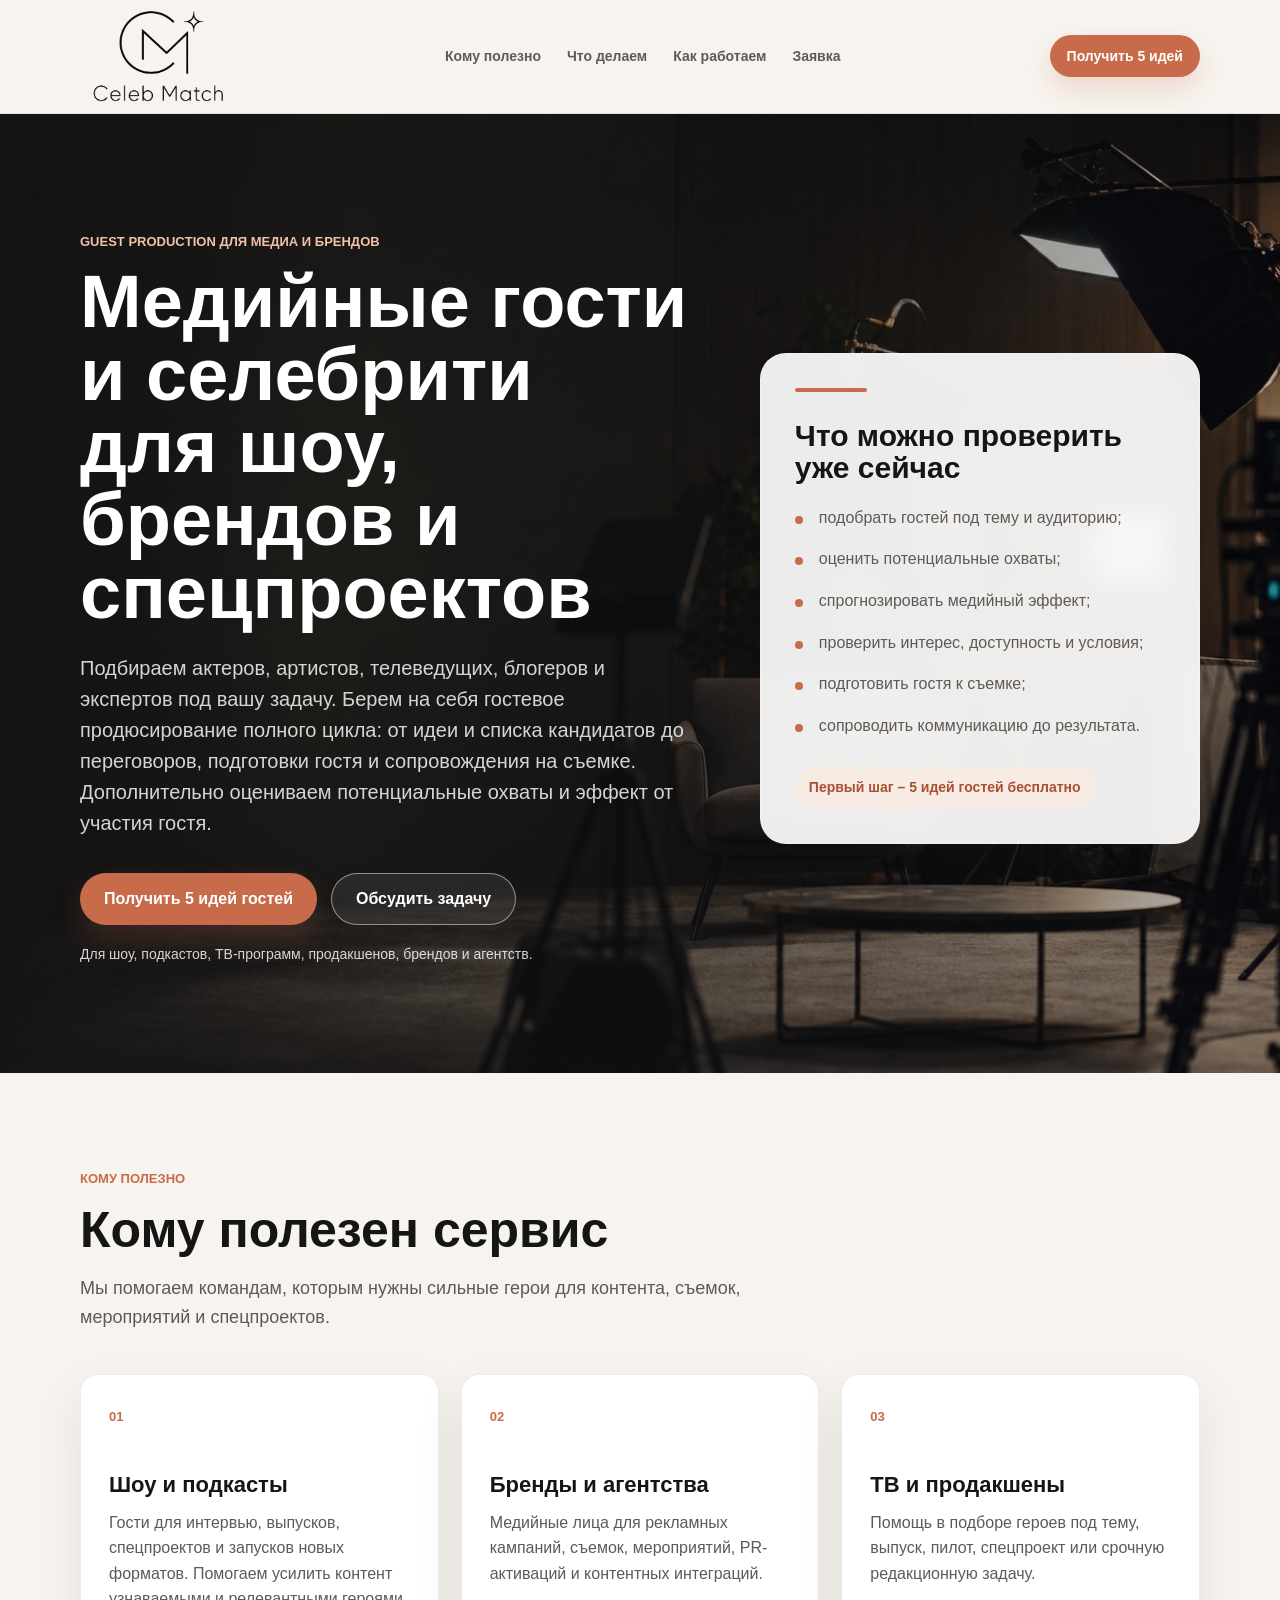
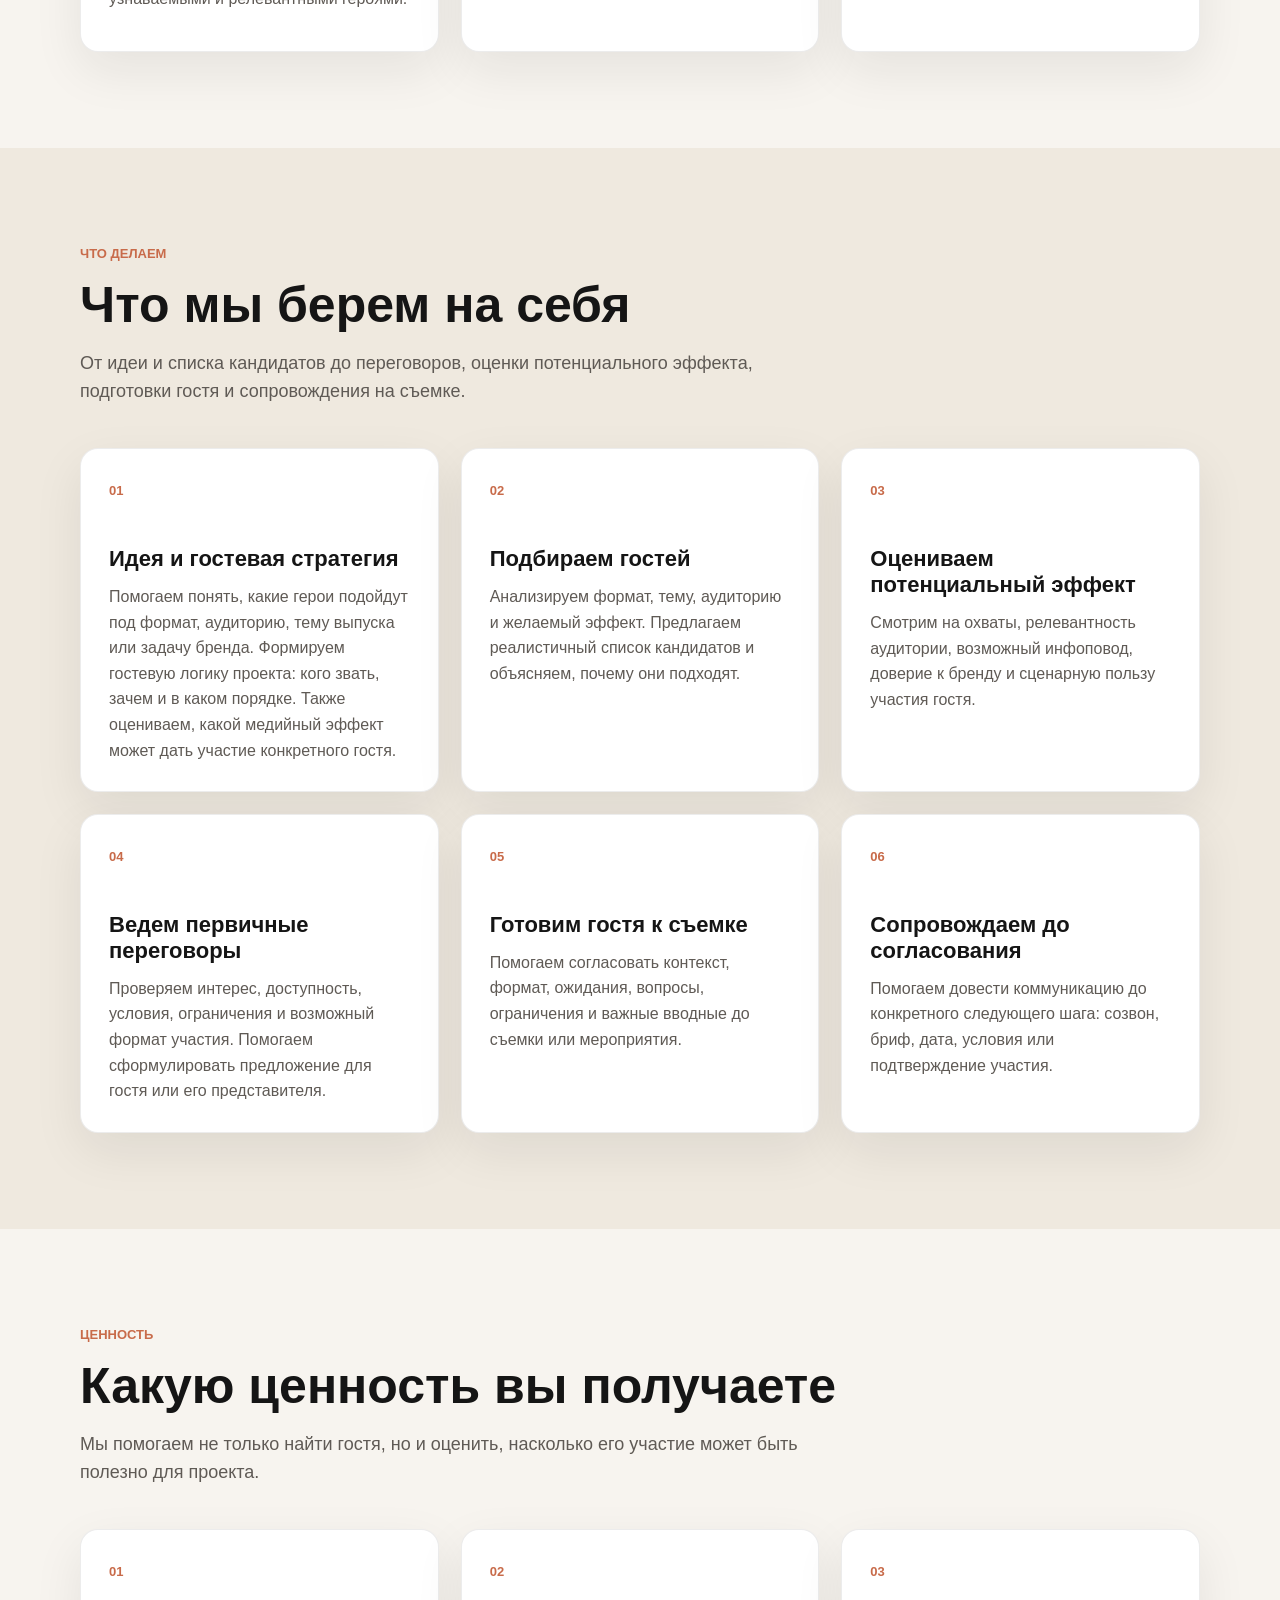
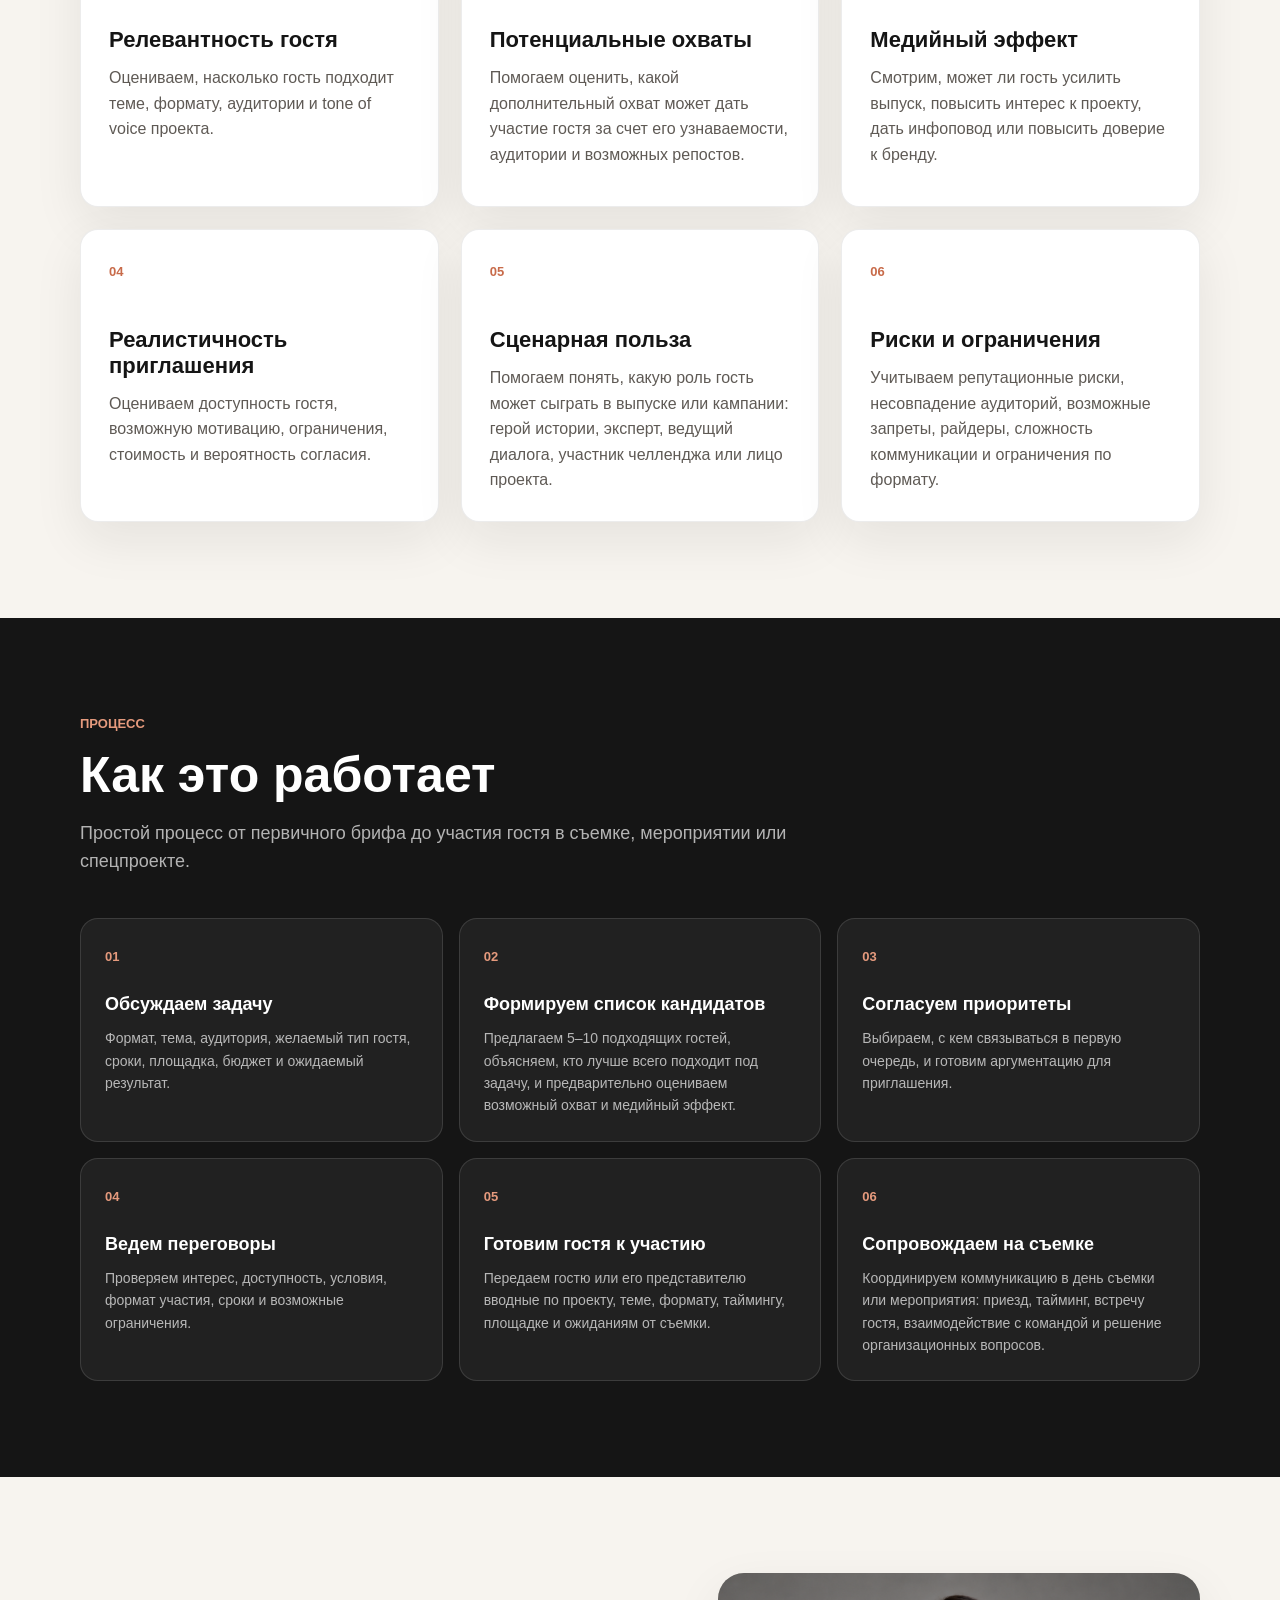
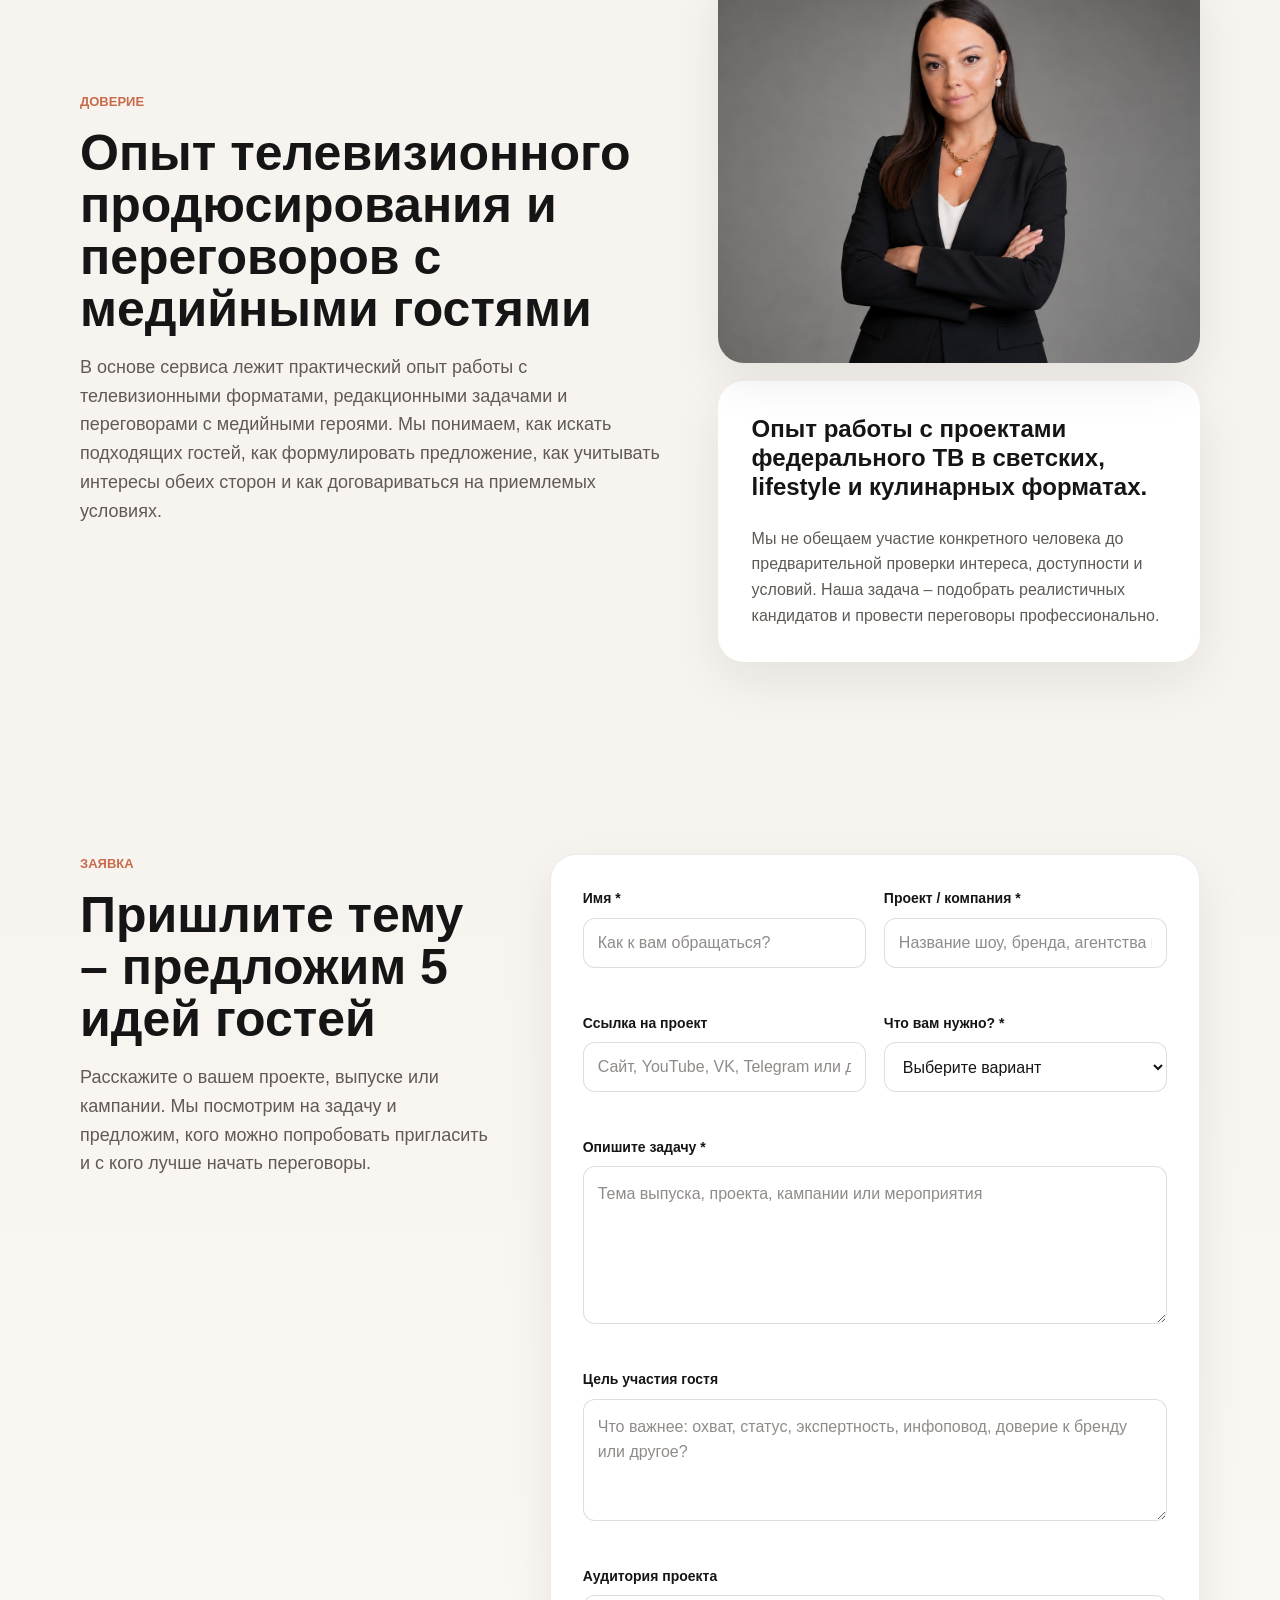
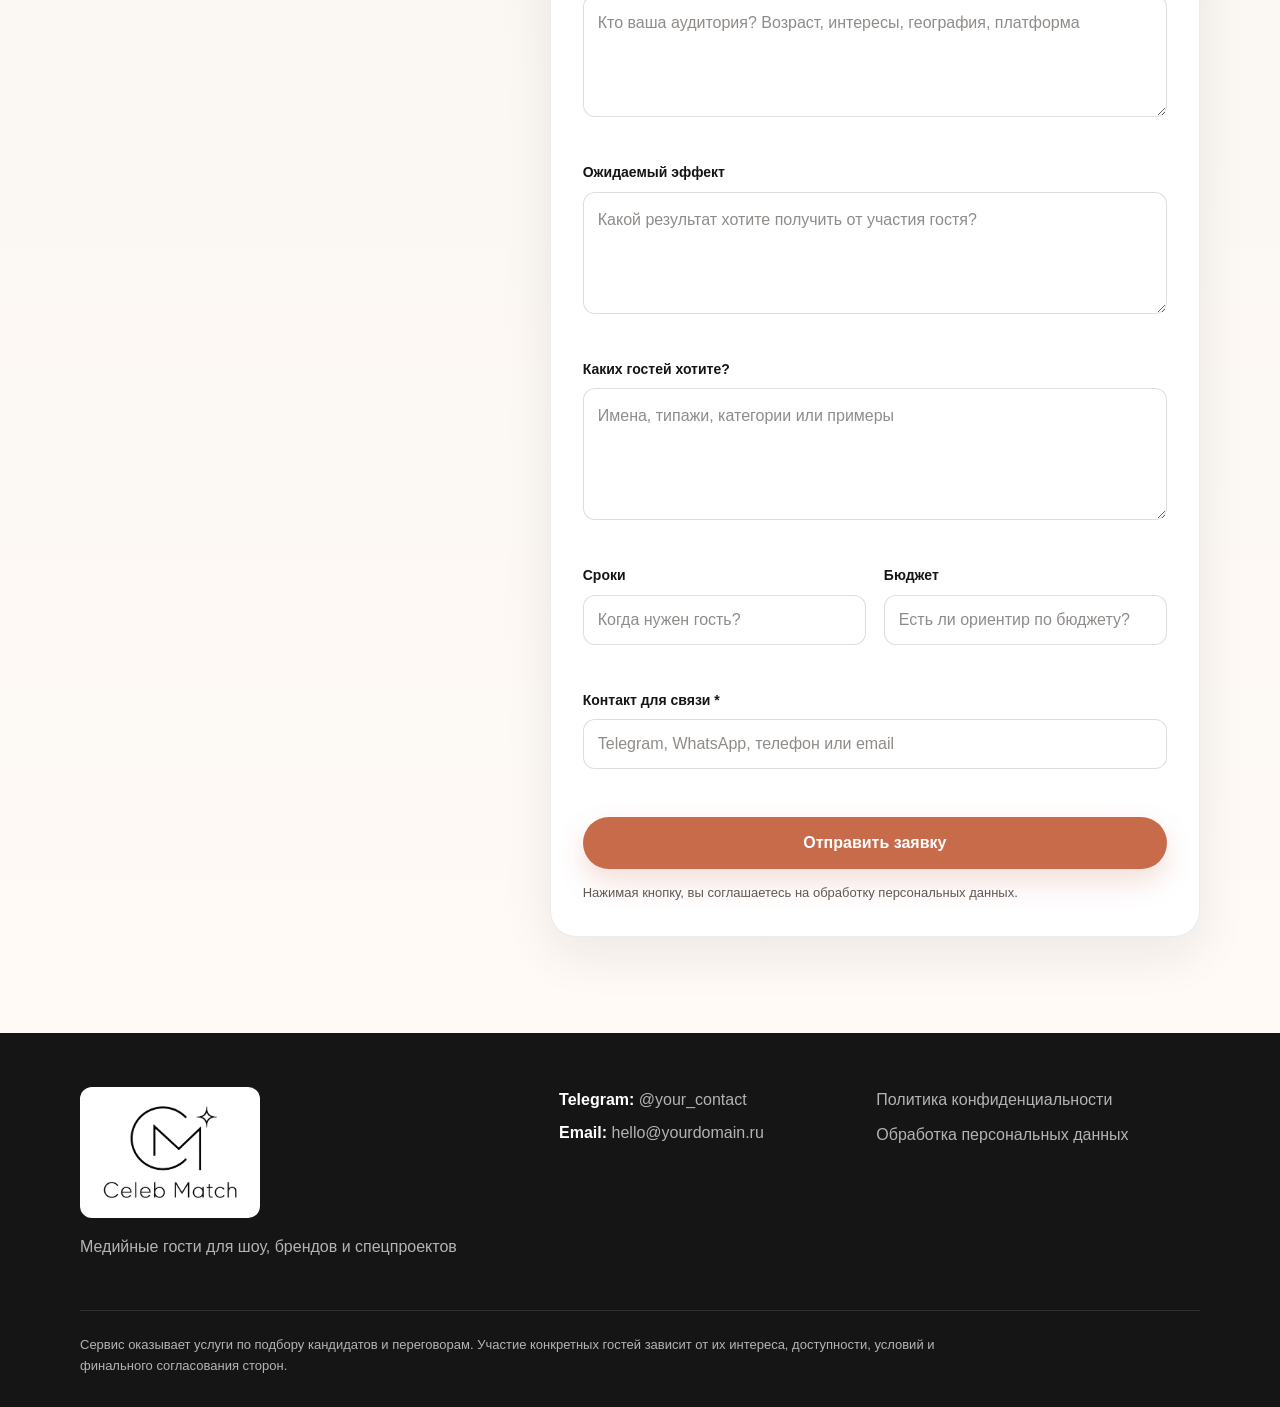
==== index.html @ 86da4c68 "Add Celeb Match landing" ====
<!doctype html>
<html lang="ru">
  <head>
    <meta charset="UTF-8" />
    <meta name="viewport" content="width=device-width, initial-scale=1.0" />
    <title>Celeb Match – медийные гости и селебрити для шоу, брендов и спецпроектов</title>
    <meta
      name="description"
      content="Гостевое продюсирование для шоу, подкастов, брендов, ТВ и продакшенов. Подбор медийных гостей, переговоры, оценка потенциальных охватов, подготовка и сопровождение на съемке."
    />
    <meta property="og:title" content="Celeb Match – медийные гости для шоу и брендов" />
    <meta
      property="og:description"
      content="Подбираем медийных гостей, оцениваем потенциальный эффект, выходим на представителей и сопровождаем участие в съемках, выпусках и спецпроектах."
    />
    <meta property="og:type" content="website" />
    <link rel="icon" type="image/png" href="assets/favicon.png" />
    <link rel="stylesheet" href="styles.css" />
  </head>
  <body>
    <header class="site-header">
      <div class="container header-inner">
        <a class="logo" href="#top" aria-label="Celeb Match">
          <img src="assets/logo-transparent.png" alt="Celeb Match" />
        </a>
        <nav class="main-nav" aria-label="Основная навигация">
          <a href="#audience">Кому полезно</a>
          <a href="#services">Что делаем</a>
          <a href="#process">Как работаем</a>
          <a href="#lead-form">Заявка</a>
        </nav>
        <a class="button button-small" href="#lead-form">Получить 5 идей</a>
      </div>
    </header>

    <main id="top">
      <section class="hero hero-with-bg section">
        <div class="container hero-grid">
          <div class="hero-content">
            <p class="eyebrow">Guest production для медиа и брендов</p>
            <h1>Медийные гости и селебрити для шоу, брендов и спецпроектов</h1>
            <p class="hero-text">
              Подбираем актеров, артистов, телеведущих, блогеров и экспертов под вашу задачу.
              Берем на себя гостевое продюсирование полного цикла: от идеи и списка кандидатов
              до переговоров, подготовки гостя и сопровождения на съемке. Дополнительно оцениваем
              потенциальные охваты и эффект от участия гостя.
            </p>
            <div class="hero-actions">
              <a class="button" href="#lead-form">Получить 5 идей гостей</a>
              <a class="button button-secondary" href="#lead-form">Обсудить задачу</a>
            </div>
            <p class="hero-note">
              Для шоу, подкастов, ТВ-программ, продакшенов, брендов и агентств.
            </p>
          </div>

          <aside class="hero-panel" aria-label="Что можно проверить уже сейчас">
            <div class="panel-topline"></div>
            <h2>Что можно проверить уже сейчас</h2>
            <ul>
              <li>подобрать гостей под тему и аудиторию;</li>
              <li>оценить потенциальные охваты;</li>
              <li>спрогнозировать медийный эффект;</li>
              <li>проверить интерес, доступность и условия;</li>
              <li>подготовить гостя к съемке;</li>
              <li>сопроводить коммуникацию до результата.</li>
            </ul>
            <p class="badge">Первый шаг – 5 идей гостей бесплатно</p>
          </aside>
        </div>
      </section>

      <section class="section" id="audience">
        <div class="container">
          <div class="section-heading">
            <p class="eyebrow">Кому полезно</p>
            <h2>Кому полезен сервис</h2>
            <p>
              Мы помогаем командам, которым нужны сильные герои для контента, съемок,
              мероприятий и спецпроектов.
            </p>
          </div>
          <div class="card-grid three-columns">
            <article class="card">
              <span class="card-number">01</span>
              <h3>Шоу и подкасты</h3>
              <p>
                Гости для интервью, выпусков, спецпроектов и запусков новых форматов.
                Помогаем усилить контент узнаваемыми и релевантными героями.
              </p>
            </article>
            <article class="card">
              <span class="card-number">02</span>
              <h3>Бренды и агентства</h3>
              <p>
                Медийные лица для рекламных кампаний, съемок, мероприятий, PR-активаций
                и контентных интеграций.
              </p>
            </article>
            <article class="card">
              <span class="card-number">03</span>
              <h3>ТВ и продакшены</h3>
              <p>
                Помощь в подборе героев под тему, выпуск, пилот, спецпроект или срочную
                редакционную задачу.
              </p>
            </article>
          </div>
        </div>
      </section>

      <section class="section section-muted" id="services">
        <div class="container">
          <div class="section-heading">
            <p class="eyebrow">Что делаем</p>
            <h2>Что мы берем на себя</h2>
            <p>
              От идеи и списка кандидатов до переговоров, оценки потенциального эффекта,
              подготовки гостя и сопровождения на съемке.
            </p>
          </div>
          <div class="card-grid three-columns">
            <article class="card">
              <span class="card-number">01</span>
              <h3>Идея и гостевая стратегия</h3>
              <p>
                Помогаем понять, какие герои подойдут под формат, аудиторию, тему выпуска
                или задачу бренда. Формируем гостевую логику проекта: кого звать, зачем
                и в каком порядке. Также оцениваем, какой медийный эффект может дать участие
                конкретного гостя.
              </p>
            </article>
            <article class="card">
              <span class="card-number">02</span>
              <h3>Подбираем гостей</h3>
              <p>
                Анализируем формат, тему, аудиторию и желаемый эффект. Предлагаем
                реалистичный список кандидатов и объясняем, почему они подходят.
              </p>
            </article>
            <article class="card">
              <span class="card-number">03</span>
              <h3>Оцениваем потенциальный эффект</h3>
              <p>
                Смотрим на охваты, релевантность аудитории, возможный инфоповод, доверие
                к бренду и сценарную пользу участия гостя.
              </p>
            </article>
            <article class="card">
              <span class="card-number">04</span>
              <h3>Ведем первичные переговоры</h3>
              <p>
                Проверяем интерес, доступность, условия, ограничения и возможный формат
                участия. Помогаем сформулировать предложение для гостя или его представителя.
              </p>
            </article>
            <article class="card">
              <span class="card-number">05</span>
              <h3>Готовим гостя к съемке</h3>
              <p>
                Помогаем согласовать контекст, формат, ожидания, вопросы, ограничения
                и важные вводные до съемки или мероприятия.
              </p>
            </article>
            <article class="card">
              <span class="card-number">06</span>
              <h3>Сопровождаем до согласования</h3>
              <p>
                Помогаем довести коммуникацию до конкретного следующего шага: созвон,
                бриф, дата, условия или подтверждение участия.
              </p>
            </article>
          </div>
        </div>
      </section>

      <section class="section" id="value">
        <div class="container">
          <div class="section-heading">
            <p class="eyebrow">Ценность</p>
            <h2>Какую ценность вы получаете</h2>
            <p>
              Мы помогаем не только найти гостя, но и оценить, насколько его участие
              может быть полезно для проекта.
            </p>
          </div>
          <div class="card-grid value-grid">
            <article class="card">
              <span class="card-number">01</span>
              <h3>Релевантность гостя</h3>
              <p>
                Оцениваем, насколько гость подходит теме, формату, аудитории и tone of voice
                проекта.
              </p>
            </article>
            <article class="card">
              <span class="card-number">02</span>
              <h3>Потенциальные охваты</h3>
              <p>
                Помогаем оценить, какой дополнительный охват может дать участие гостя за счет
                его узнаваемости, аудитории и возможных репостов.
              </p>
            </article>
            <article class="card">
              <span class="card-number">03</span>
              <h3>Медийный эффект</h3>
              <p>
                Смотрим, может ли гость усилить выпуск, повысить интерес к проекту, дать
                инфоповод или повысить доверие к бренду.
              </p>
            </article>
            <article class="card">
              <span class="card-number">04</span>
              <h3>Реалистичность приглашения</h3>
              <p>
                Оцениваем доступность гостя, возможную мотивацию, ограничения, стоимость
                и вероятность согласия.
              </p>
            </article>
            <article class="card">
              <span class="card-number">05</span>
              <h3>Сценарная польза</h3>
              <p>
                Помогаем понять, какую роль гость может сыграть в выпуске или кампании:
                герой истории, эксперт, ведущий диалога, участник челленджа или лицо проекта.
              </p>
            </article>
            <article class="card">
              <span class="card-number">06</span>
              <h3>Риски и ограничения</h3>
              <p>
                Учитываем репутационные риски, несовпадение аудиторий, возможные запреты,
                райдеры, сложность коммуникации и ограничения по формату.
              </p>
            </article>
          </div>
        </div>
      </section>

      <section class="section section-dark" id="process">
        <div class="container">
          <div class="section-heading">
            <p class="eyebrow">Процесс</p>
            <h2>Как это работает</h2>
            <p>
              Простой процесс от первичного брифа до участия гостя в съемке, мероприятии
              или спецпроекте.
            </p>
          </div>
          <div class="process-grid">
            <article class="process-step">
              <span>01</span>
              <h3>Обсуждаем задачу</h3>
              <p>
                Формат, тема, аудитория, желаемый тип гостя, сроки, площадка, бюджет
                и ожидаемый результат.
              </p>
            </article>
            <article class="process-step">
              <span>02</span>
              <h3>Формируем список кандидатов</h3>
              <p>
                Предлагаем 5–10 подходящих гостей, объясняем, кто лучше всего подходит
                под задачу, и предварительно оцениваем возможный охват и медийный эффект.
              </p>
            </article>
            <article class="process-step">
              <span>03</span>
              <h3>Согласуем приоритеты</h3>
              <p>
                Выбираем, с кем связываться в первую очередь, и готовим аргументацию
                для приглашения.
              </p>
            </article>
            <article class="process-step">
              <span>04</span>
              <h3>Ведем переговоры</h3>
              <p>
                Проверяем интерес, доступность, условия, формат участия, сроки и возможные
                ограничения.
              </p>
            </article>
            <article class="process-step">
              <span>05</span>
              <h3>Готовим гостя к участию</h3>
              <p>
                Передаем гостю или его представителю вводные по проекту, теме, формату,
                таймингу, площадке и ожиданиям от съемки.
              </p>
            </article>
            <article class="process-step">
              <span>06</span>
              <h3>Сопровождаем на съемке</h3>
              <p>
                Координируем коммуникацию в день съемки или мероприятия: приезд, тайминг,
                встречу гостя, взаимодействие с командой и решение организационных вопросов.
              </p>
            </article>
          </div>
        </div>
      </section>

      <section class="section" id="trust">
        <div class="container trust-grid">
          <div class="trust-copy">
            <p class="eyebrow">Доверие</p>
            <h2>Опыт телевизионного продюсирования и переговоров с медийными гостями</h2>
            <p>
              В основе сервиса лежит практический опыт работы с телевизионными форматами,
              редакционными задачами и переговорами с медийными героями. Мы понимаем,
              как искать подходящих гостей, как формулировать предложение, как учитывать
              интересы обеих сторон и как договариваться на приемлемых условиях.
            </p>
          </div>
          <div class="trust-media">
            <figure class="producer-photo">
              <img
                src="assets/producer-photo.png"
                alt="Продюсер с опытом работы на телевизионных проектах"
              />
            </figure>
            <div class="trust-card">
              <strong>
                Опыт работы с проектами федерального ТВ в светских, lifestyle и кулинарных
                форматах.
              </strong>
              <p>
                Мы не обещаем участие конкретного человека до предварительной проверки
                интереса, доступности и условий. Наша задача – подобрать реалистичных
                кандидатов и провести переговоры профессионально.
              </p>
            </div>
          </div>
        </div>
      </section>

      <section class="section section-form" id="lead-form">
        <div class="container form-grid">
          <div class="section-heading form-heading">
            <p class="eyebrow">Заявка</p>
            <h2>Пришлите тему – предложим 5 идей гостей</h2>
            <p>
              Расскажите о вашем проекте, выпуске или кампании. Мы посмотрим на задачу
              и предложим, кого можно попробовать пригласить и с кого лучше начать переговоры.
            </p>
          </div>

          <form class="lead-form" novalidate>
            <div class="form-message" role="status" aria-live="polite"></div>
            <div class="field-grid">
              <label>
                <span>Имя *</span>
                <input name="name" type="text" placeholder="Как к вам обращаться?" required />
                <small class="field-error"></small>
              </label>
              <label>
                <span>Проект / компания *</span>
                <input
                  name="project"
                  type="text"
                  placeholder="Название шоу, бренда, агентства или продакшена"
                  required
                />
                <small class="field-error"></small>
              </label>
              <label>
                <span>Ссылка на проект</span>
                <input name="link" type="url" placeholder="Сайт, YouTube, VK, Telegram или другая ссылка" />
                <small class="field-error"></small>
              </label>
              <label>
                <span>Что вам нужно? *</span>
                <select name="request_type" required>
                  <option value="">Выберите вариант</option>
                  <option>Гость для шоу / подкаста</option>
                  <option>Селебрити для бренда</option>
                  <option>Герой для ТВ / продакшена</option>
                  <option>Эксперт</option>
                  <option>Другое</option>
                </select>
                <small class="field-error"></small>
              </label>
              <label class="field-wide">
                <span>Опишите задачу *</span>
                <textarea
                  name="task"
                  rows="5"
                  placeholder="Тема выпуска, проекта, кампании или мероприятия"
                  required
                ></textarea>
                <small class="field-error"></small>
              </label>
              <label class="field-wide">
                <span>Цель участия гостя</span>
                <textarea
                  name="goal"
                  rows="3"
                  placeholder="Что важнее: охват, статус, экспертность, инфоповод, доверие к бренду или другое?"
                ></textarea>
                <small class="field-error"></small>
              </label>
              <label class="field-wide">
                <span>Аудитория проекта</span>
                <textarea
                  name="audience"
                  rows="3"
                  placeholder="Кто ваша аудитория? Возраст, интересы, география, платформа"
                ></textarea>
                <small class="field-error"></small>
              </label>
              <label class="field-wide">
                <span>Ожидаемый эффект</span>
                <textarea
                  name="expected_effect"
                  rows="3"
                  placeholder="Какой результат хотите получить от участия гостя?"
                ></textarea>
                <small class="field-error"></small>
              </label>
              <label class="field-wide">
                <span>Каких гостей хотите?</span>
                <textarea name="guests" rows="4" placeholder="Имена, типажи, категории или примеры"></textarea>
                <small class="field-error"></small>
              </label>
              <label>
                <span>Сроки</span>
                <input name="deadline" type="text" placeholder="Когда нужен гость?" />
                <small class="field-error"></small>
              </label>
              <label>
                <span>Бюджет</span>
                <input name="budget" type="text" placeholder="Есть ли ориентир по бюджету?" />
                <small class="field-error"></small>
              </label>
              <label class="field-wide">
                <span>Контакт для связи *</span>
                <input
                  name="contact"
                  type="text"
                  placeholder="Telegram, WhatsApp, телефон или email"
                  required
                />
                <small class="field-error"></small>
              </label>
              <label class="honeypot" aria-hidden="true">
                <span>Website</span>
                <input name="website" type="text" tabindex="-1" autocomplete="off" />
              </label>
            </div>
            <button class="button form-submit" type="submit">Отправить заявку</button>
            <p class="form-consent">
              Нажимая кнопку, вы соглашаетесь на обработку персональных данных.
            </p>
          </form>
        </div>
      </section>
    </main>

    <footer class="site-footer">
      <div class="container footer-grid">
        <div>
          <a class="logo footer-logo" href="#top" aria-label="Celeb Match">
            <img src="assets/logo-transparent.png" alt="Celeb Match" />
          </a>
          <p>Медийные гости для шоу, брендов и спецпроектов</p>
        </div>
        <div class="footer-contacts">
          <p><strong>Telegram:</strong> @your_contact</p>
          <p><strong>Email:</strong> hello@yourdomain.ru</p>
        </div>
        <div class="footer-links">
          <a href="#">Политика конфиденциальности</a>
          <a href="#">Обработка персональных данных</a>
        </div>
      </div>
      <div class="container footer-legal">
        <p>
          Сервис оказывает услуги по подбору кандидатов и переговорам. Участие конкретных
          гостей зависит от их интереса, доступности, условий и финального согласования сторон.
        </p>
      </div>
    </footer>

    <script src="script.js"></script>
  </body>
</html>
---- styles.css ----
:root {
  --color-bg: #f7f4ef;
  --color-bg-soft: #efe9df;
  --color-text: #151515;
  --color-muted: #5f5a55;
  --color-accent: #c86b4a;
  --color-accent-dark: #a95033;
  --color-dark: #151515;
  --color-card: #ffffff;
  --color-border: rgba(21, 21, 21, 0.1);
  --radius-sm: 12px;
  --radius-md: 18px;
  --radius-lg: 26px;
  --shadow-soft: 0 18px 50px rgba(31, 26, 22, 0.08);
  --shadow-hover: 0 22px 70px rgba(31, 26, 22, 0.14);
  --container: 1120px;
}

* {
  box-sizing: border-box;
}

html {
  scroll-behavior: smooth;
}

body {
  margin: 0;
  background: var(--color-bg);
  color: var(--color-text);
  font-family: Inter, Arial, Helvetica, sans-serif;
  font-size: 16px;
  line-height: 1.6;
  text-rendering: optimizeLegibility;
}

a {
  color: inherit;
  text-decoration: none;
}

button,
input,
select,
textarea {
  font: inherit;
}

button {
  border: 0;
}

.container {
  width: min(100% - 40px, var(--container));
  margin: 0 auto;
}

.section {
  padding: 96px 0;
}

.site-header {
  position: sticky;
  top: 0;
  z-index: 20;
  background: rgba(247, 244, 239, 0.88);
  border-bottom: 1px solid rgba(21, 21, 21, 0.08);
  backdrop-filter: blur(18px);
}

.header-inner {
  display: flex;
  align-items: center;
  justify-content: space-between;
  min-height: 76px;
  gap: 28px;
}

.logo {
  display: inline-flex;
  align-items: center;
  width: 156px;
  line-height: 1;
}

.logo img {
  display: block;
  width: 100%;
  height: auto;
}

.main-nav {
  display: flex;
  align-items: center;
  gap: 26px;
  color: var(--color-muted);
  font-size: 14px;
  font-weight: 650;
}

.main-nav a {
  transition: color 180ms ease;
}

.main-nav a:hover {
  color: var(--color-text);
}

.button {
  display: inline-flex;
  align-items: center;
  justify-content: center;
  min-height: 52px;
  padding: 14px 24px;
  border-radius: 999px;
  background: var(--color-accent);
  color: #fff;
  cursor: pointer;
  font-weight: 760;
  line-height: 1.15;
  box-shadow: 0 12px 28px rgba(200, 107, 74, 0.22);
  transition: transform 180ms ease, box-shadow 180ms ease, background 180ms ease;
}

.button:hover {
  background: var(--color-accent-dark);
  box-shadow: 0 16px 34px rgba(200, 107, 74, 0.3);
  transform: translateY(-2px);
}

.button:focus-visible,
input:focus-visible,
select:focus-visible,
textarea:focus-visible,
a:focus-visible {
  outline: 3px solid rgba(200, 107, 74, 0.28);
  outline-offset: 3px;
}

.button-small {
  min-height: 42px;
  padding: 11px 17px;
  font-size: 14px;
}

.button-secondary {
  background: transparent;
  color: var(--color-text);
  border: 1px solid rgba(21, 21, 21, 0.18);
  box-shadow: none;
}

.button-secondary:hover {
  background: var(--color-text);
  border-color: var(--color-text);
  color: #fff;
  box-shadow: none;
}

.hero-with-bg .button-secondary {
  color: #ffffff;
  border-color: rgba(255, 255, 255, 0.48);
  background: rgba(255, 255, 255, 0.08);
}

.hero-with-bg .button-secondary:hover {
  background: #ffffff;
  border-color: #ffffff;
  color: var(--color-text);
}

.hero {
  padding-top: 118px;
  padding-bottom: 108px;
}

.hero-with-bg {
  position: relative;
  background-color: var(--color-dark);
  /* Replace /assets/hero-bg.jpg with the final hero background image */
  background-image:
    linear-gradient(90deg, rgba(21, 21, 21, 0.82) 0%, rgba(21, 21, 21, 0.62) 44%, rgba(21, 21, 21, 0.28) 100%),
    url("./assets/hero-bg.jpg");
  background-position: center;
  background-repeat: no-repeat;
  background-size: cover;
  color: #ffffff;
}

.hero-grid {
  display: grid;
  grid-template-columns: minmax(0, 1.16fr) minmax(320px, 0.84fr);
  align-items: center;
  gap: 72px;
}

.eyebrow {
  margin: 0 0 14px;
  color: var(--color-accent);
  font-size: 13px;
  font-weight: 780;
  letter-spacing: 0;
  text-transform: uppercase;
}

h1,
h2,
h3,
p {
  margin-top: 0;
}

h1 {
  max-width: 820px;
  margin-bottom: 24px;
  font-size: clamp(42px, 6vw, 74px);
  line-height: 0.98;
  letter-spacing: 0;
}

h2 {
  margin-bottom: 18px;
  font-size: clamp(32px, 4vw, 50px);
  line-height: 1.04;
  letter-spacing: 0;
}

h3 {
  margin-bottom: 12px;
  font-size: 22px;
  line-height: 1.18;
}

.hero-text {
  max-width: 720px;
  margin-bottom: 34px;
  color: var(--color-muted);
  font-size: 20px;
  line-height: 1.55;
}

.hero-with-bg .eyebrow {
  color: #f2c1a8;
}

.hero-with-bg .hero-text,
.hero-with-bg .hero-note {
  color: rgba(255, 255, 255, 0.82);
}

.hero-actions {
  display: flex;
  flex-wrap: wrap;
  gap: 14px;
  margin-bottom: 18px;
}

.hero-note {
  margin: 0;
  color: var(--color-muted);
  font-size: 14px;
}

.hero-panel {
  position: relative;
  overflow: hidden;
  padding: 34px;
  border: 1px solid var(--color-border);
  border-radius: var(--radius-lg);
  background: var(--color-card);
  color: var(--color-text);
  box-shadow: var(--shadow-soft);
}

.hero-with-bg .hero-panel {
  border-color: rgba(255, 255, 255, 0.28);
  background: rgba(255, 255, 255, 0.92);
  backdrop-filter: blur(12px);
}

.panel-topline {
  width: 72px;
  height: 4px;
  margin-bottom: 28px;
  border-radius: 999px;
  background: var(--color-accent);
}

.hero-panel h2 {
  margin-bottom: 22px;
  font-size: 30px;
}

.hero-panel ul {
  display: grid;
  gap: 16px;
  margin: 0 0 28px;
  padding: 0;
  list-style: none;
  color: var(--color-muted);
}

.hero-panel li {
  position: relative;
  padding-left: 24px;
}

.hero-panel li::before {
  position: absolute;
  top: 11px;
  left: 0;
  width: 8px;
  height: 8px;
  border-radius: 50%;
  background: var(--color-accent);
  content: "";
}

.badge {
  display: inline-flex;
  margin: 0;
  padding: 10px 14px;
  border-radius: 999px;
  background: #f7ebe4;
  color: var(--color-accent-dark);
  font-size: 14px;
  font-weight: 760;
}

.section-muted {
  background: var(--color-bg-soft);
}

.section-heading {
  max-width: 760px;
  margin-bottom: 42px;
}

.section-heading p:not(.eyebrow) {
  color: var(--color-muted);
  font-size: 18px;
}

.card-grid {
  display: grid;
  gap: 22px;
}

.three-columns {
  grid-template-columns: repeat(3, minmax(0, 1fr));
}

.value-grid {
  grid-template-columns: repeat(3, minmax(0, 1fr));
}

.card {
  min-height: 278px;
  padding: 28px;
  border: 1px solid rgba(21, 21, 21, 0.08);
  border-radius: var(--radius-md);
  background: var(--color-card);
  box-shadow: var(--shadow-soft);
  transition: transform 180ms ease, box-shadow 180ms ease, border-color 180ms ease;
}

.card:hover {
  border-color: rgba(200, 107, 74, 0.28);
  box-shadow: var(--shadow-hover);
  transform: translateY(-5px);
}

.card-number {
  display: inline-block;
  margin-bottom: 44px;
  color: var(--color-accent);
  font-size: 13px;
  font-weight: 800;
}

.card p {
  margin-bottom: 0;
  color: var(--color-muted);
}

.section-dark {
  background: var(--color-dark);
  color: #fff;
}

.section-dark .eyebrow {
  color: #e59a7d;
}

.section-dark .section-heading p:not(.eyebrow) {
  color: rgba(255, 255, 255, 0.68);
}

.process-grid {
  display: grid;
  grid-template-columns: repeat(3, minmax(0, 1fr));
  gap: 16px;
}

.process-step {
  padding: 24px;
  border: 1px solid rgba(255, 255, 255, 0.12);
  border-radius: var(--radius-md);
  background: rgba(255, 255, 255, 0.055);
}

.process-step span {
  display: inline-block;
  margin-bottom: 26px;
  color: #e59a7d;
  font-size: 13px;
  font-weight: 800;
}

.process-step h3 {
  font-size: 18px;
}

.process-step p {
  margin: 0;
  color: rgba(255, 255, 255, 0.68);
  font-size: 14px;
}

.trust-grid {
  display: grid;
  grid-template-columns: minmax(0, 1.1fr) minmax(300px, 0.9fr);
  gap: 48px;
  align-items: center;
}

.trust-copy p:not(.eyebrow) {
  color: var(--color-muted);
  font-size: 18px;
}

.trust-media {
  display: grid;
  gap: 18px;
}

.producer-photo {
  position: relative;
  overflow: hidden;
  margin: 0;
  min-height: 390px;
  border-radius: var(--radius-lg);
  background: #d8d3cb;
  box-shadow: var(--shadow-soft);
}

.producer-photo img {
  display: block;
  width: 100%;
  height: 100%;
  min-height: 390px;
  object-fit: cover;
  object-position: center 34%;
}

.trust-card {
  padding: 34px;
  border-radius: var(--radius-lg);
  background: var(--color-card);
  box-shadow: var(--shadow-soft);
}

.trust-card strong {
  display: block;
  margin-bottom: 24px;
  font-size: 24px;
  line-height: 1.2;
}

.trust-card p {
  margin-bottom: 0;
  color: var(--color-muted);
}

.section-form {
  background: linear-gradient(180deg, var(--color-bg) 0%, #fffaf5 100%);
}

.form-grid {
  display: grid;
  grid-template-columns: minmax(280px, 0.78fr) minmax(0, 1.22fr);
  gap: 54px;
  align-items: start;
}

.form-heading {
  position: sticky;
  top: 112px;
  margin-bottom: 0;
}

.lead-form {
  padding: 32px;
  border: 1px solid rgba(21, 21, 21, 0.08);
  border-radius: var(--radius-lg);
  background: var(--color-card);
  box-shadow: var(--shadow-soft);
}

.field-grid {
  display: grid;
  grid-template-columns: repeat(2, minmax(0, 1fr));
  gap: 18px;
}

label {
  display: grid;
  gap: 8px;
}

label span {
  color: var(--color-text);
  font-size: 14px;
  font-weight: 740;
}

input,
select,
textarea {
  width: 100%;
  border: 1px solid rgba(21, 21, 21, 0.14);
  border-radius: var(--radius-sm);
  background: #fff;
  color: var(--color-text);
  transition: border-color 180ms ease, box-shadow 180ms ease, background 180ms ease;
}

input,
select {
  min-height: 50px;
  padding: 0 14px;
}

textarea {
  min-height: 122px;
  padding: 14px;
  resize: vertical;
}

input::placeholder,
textarea::placeholder {
  color: rgba(95, 90, 85, 0.7);
}

input:focus,
select:focus,
textarea:focus {
  border-color: rgba(200, 107, 74, 0.72);
  box-shadow: 0 0 0 4px rgba(200, 107, 74, 0.12);
}

.field-wide {
  grid-column: 1 / -1;
}

.honeypot {
  position: absolute;
  left: -9999px;
  width: 1px;
  height: 1px;
  overflow: hidden;
}

.field-error {
  min-height: 18px;
  color: #b13720;
  font-size: 12px;
}

.is-invalid input,
.is-invalid select,
.is-invalid textarea {
  border-color: #b13720;
}

.form-message {
  display: none;
  margin-bottom: 18px;
  padding: 18px 20px;
  border: 1px solid transparent;
  border-radius: var(--radius-md);
  font-size: 16px;
  font-weight: 760;
  line-height: 1.45;
}

.form-message.is-visible {
  display: block;
}

.form-message.is-success {
  background: #edf8ef;
  border-color: rgba(35, 99, 49, 0.18);
  color: #236331;
  box-shadow: 0 12px 28px rgba(35, 99, 49, 0.08);
}

.form-message.is-error {
  background: #fff0ea;
  border-color: rgba(156, 53, 31, 0.18);
  color: #9c351f;
}

.form-submit {
  width: 100%;
  margin-top: 22px;
}

.form-submit[disabled] {
  cursor: wait;
  opacity: 0.72;
  transform: none;
}

.form-consent {
  margin: 14px 0 0;
  color: var(--color-muted);
  font-size: 13px;
}

.site-footer {
  padding: 54px 0 30px;
  background: var(--color-dark);
  color: #fff;
}

.footer-grid {
  display: grid;
  grid-template-columns: 1.1fr 0.7fr 0.8fr;
  gap: 34px;
}

.footer-logo {
  margin-bottom: 16px;
  width: 180px;
  padding: 8px 10px;
  border-radius: var(--radius-sm);
  background: #ffffff;
}

.site-footer p,
.site-footer a {
  color: rgba(255, 255, 255, 0.68);
}

.site-footer strong {
  color: #fff;
}

.footer-contacts p {
  margin-bottom: 8px;
}

.footer-links {
  display: grid;
  gap: 10px;
  align-content: start;
}

.footer-links a {
  transition: color 180ms ease;
}

.footer-links a:hover {
  color: #fff;
}

.footer-legal {
  margin-top: 34px;
  padding-top: 24px;
  border-top: 1px solid rgba(255, 255, 255, 0.12);
}

.footer-legal p {
  max-width: 860px;
  margin: 0;
  font-size: 13px;
}

@media (max-width: 980px) {
  .main-nav {
    display: none;
  }

  .hero-grid,
  .trust-grid,
  .form-grid {
    grid-template-columns: 1fr;
  }

  .hero-grid {
    gap: 40px;
  }

  .three-columns {
    grid-template-columns: 1fr;
  }

  .value-grid {
    grid-template-columns: repeat(2, minmax(0, 1fr));
  }

  .card {
    min-height: auto;
  }

  .card-number {
    margin-bottom: 26px;
  }

  .process-grid {
    grid-template-columns: repeat(2, minmax(0, 1fr));
  }

  .form-heading {
    position: static;
  }
}

@media (max-width: 640px) {
  .container {
    width: min(100% - 28px, var(--container));
  }

  .section {
    padding: 68px 0;
  }

  .header-inner {
    min-height: 68px;
    gap: 14px;
  }

  .logo {
    width: 132px;
  }

  .button-small {
    min-height: 38px;
    padding: 9px 12px;
    font-size: 13px;
  }

  .hero {
    padding-top: 78px;
    padding-bottom: 72px;
  }

  .hero-with-bg {
    background-image:
      linear-gradient(180deg, rgba(21, 21, 21, 0.86) 0%, rgba(21, 21, 21, 0.74) 58%, rgba(21, 21, 21, 0.58) 100%),
      url("./assets/hero-bg.jpg");
    background-position: center top;
  }

  h1 {
    font-size: clamp(36px, 12vw, 48px);
  }

  h2 {
    font-size: clamp(29px, 9vw, 38px);
  }

  .hero-text,
  .section-heading p:not(.eyebrow),
  .trust-copy p:not(.eyebrow) {
    font-size: 16px;
  }

  .hero-actions {
    display: grid;
  }

  .hero-panel,
  .producer-photo,
  .trust-card,
  .lead-form {
    padding: 24px;
    border-radius: 20px;
  }

  .producer-photo {
    min-height: 320px;
    padding: 0;
  }

  .producer-photo img {
    min-height: 320px;
  }

  .process-grid,
  .value-grid,
  .field-grid,
  .footer-grid {
    grid-template-columns: 1fr;
  }

  .footer-grid {
    gap: 20px;
  }
}
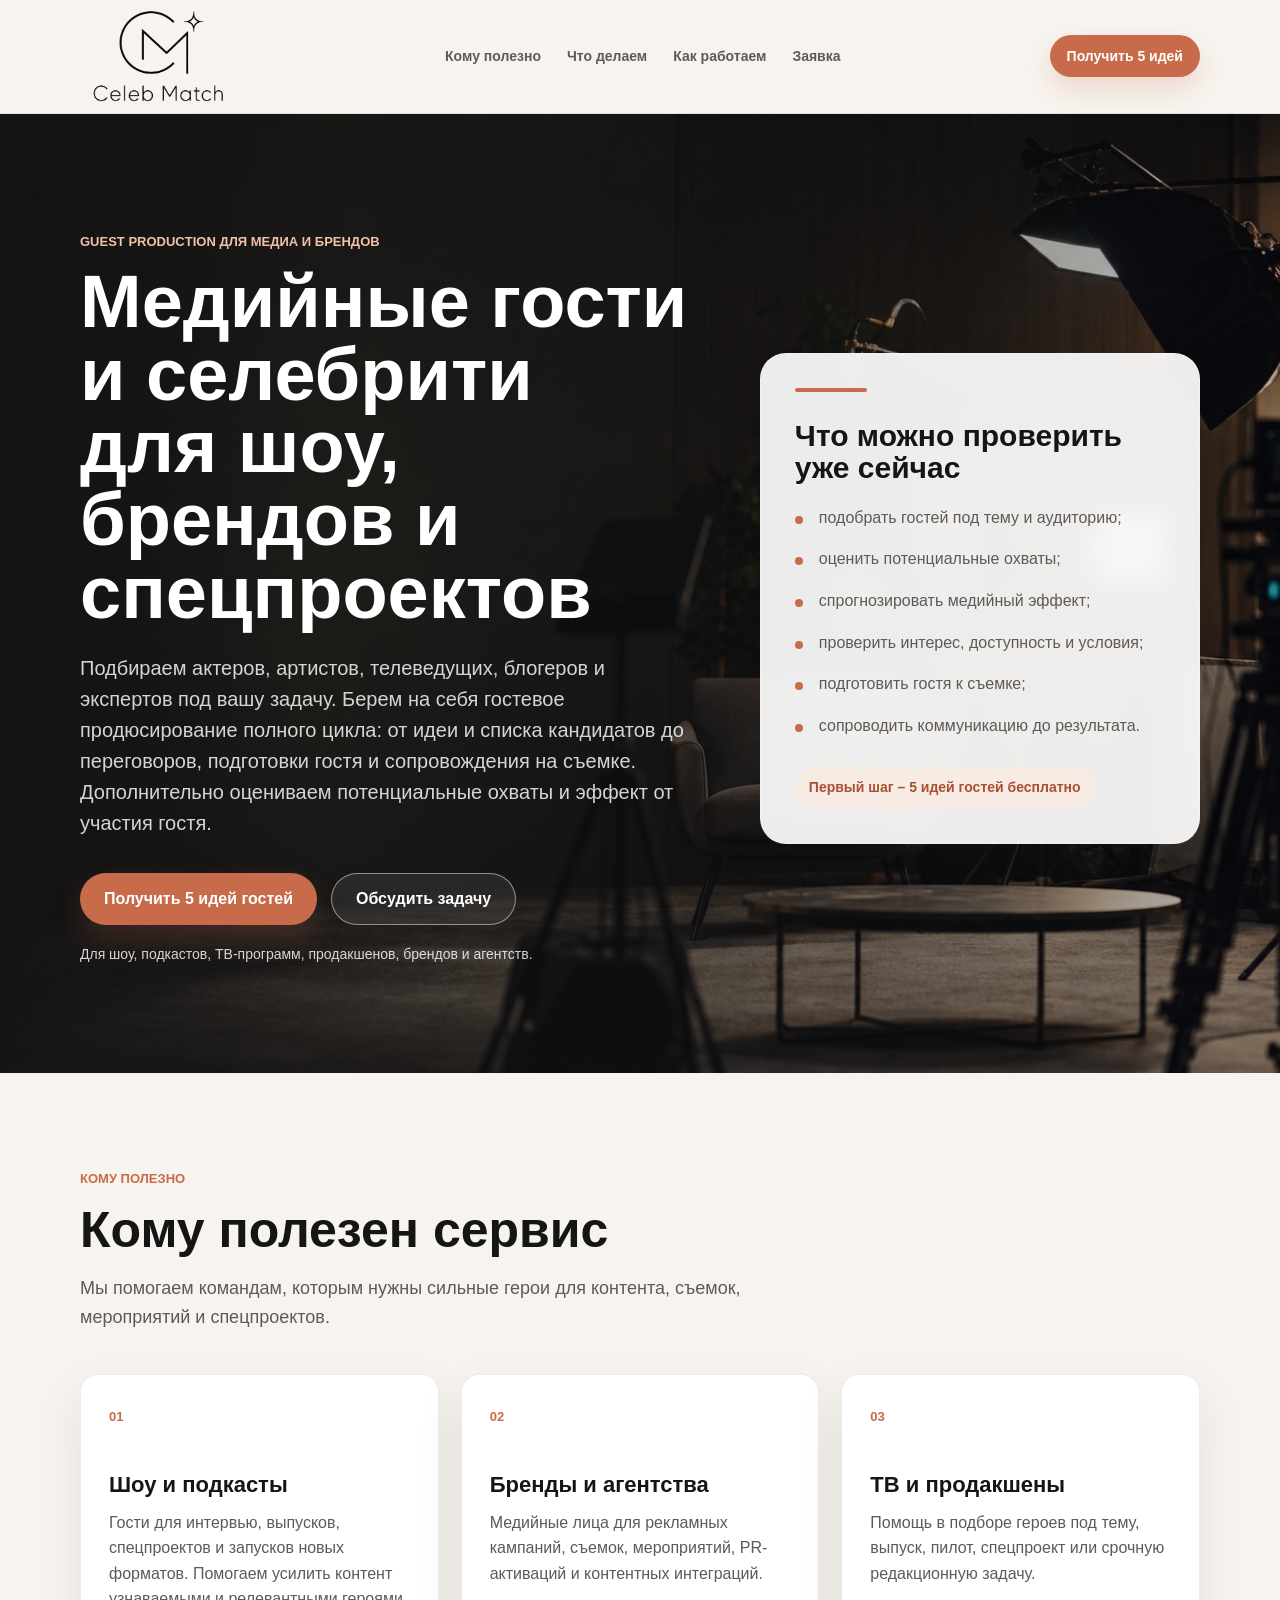
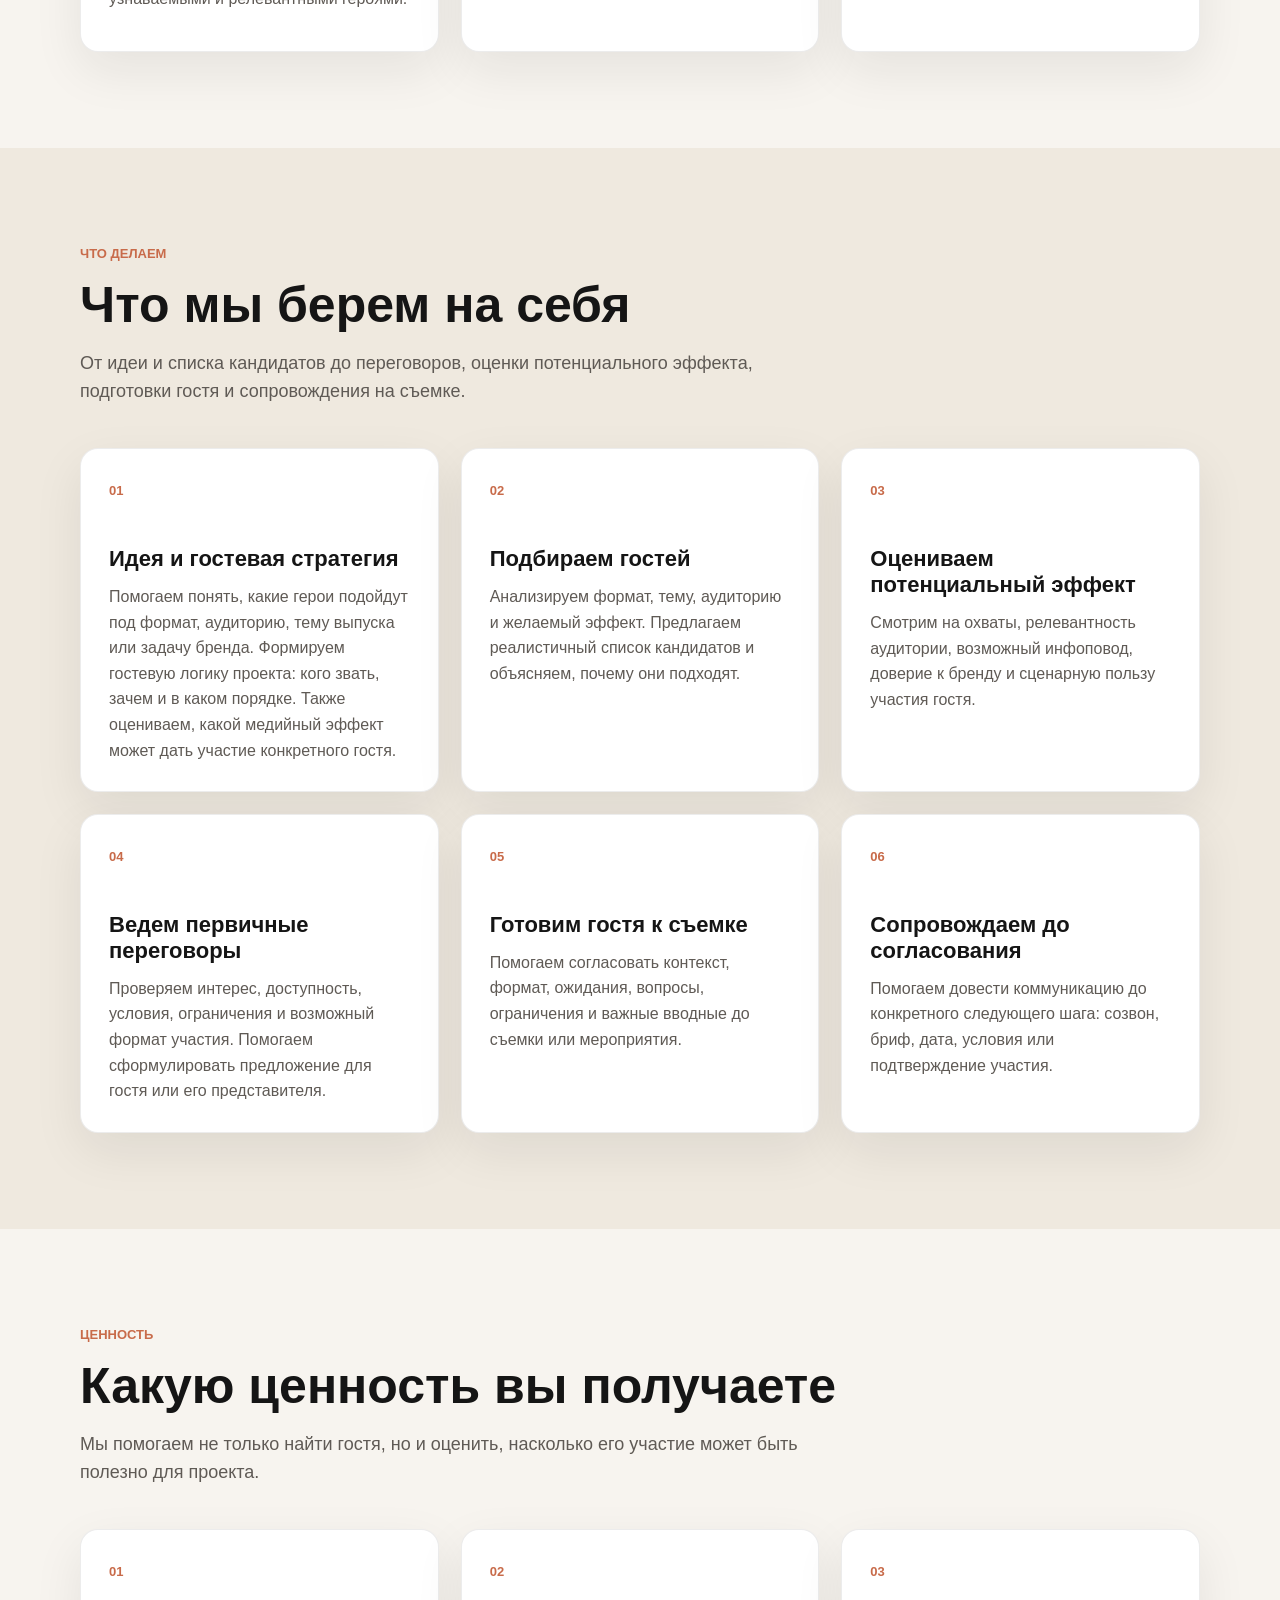
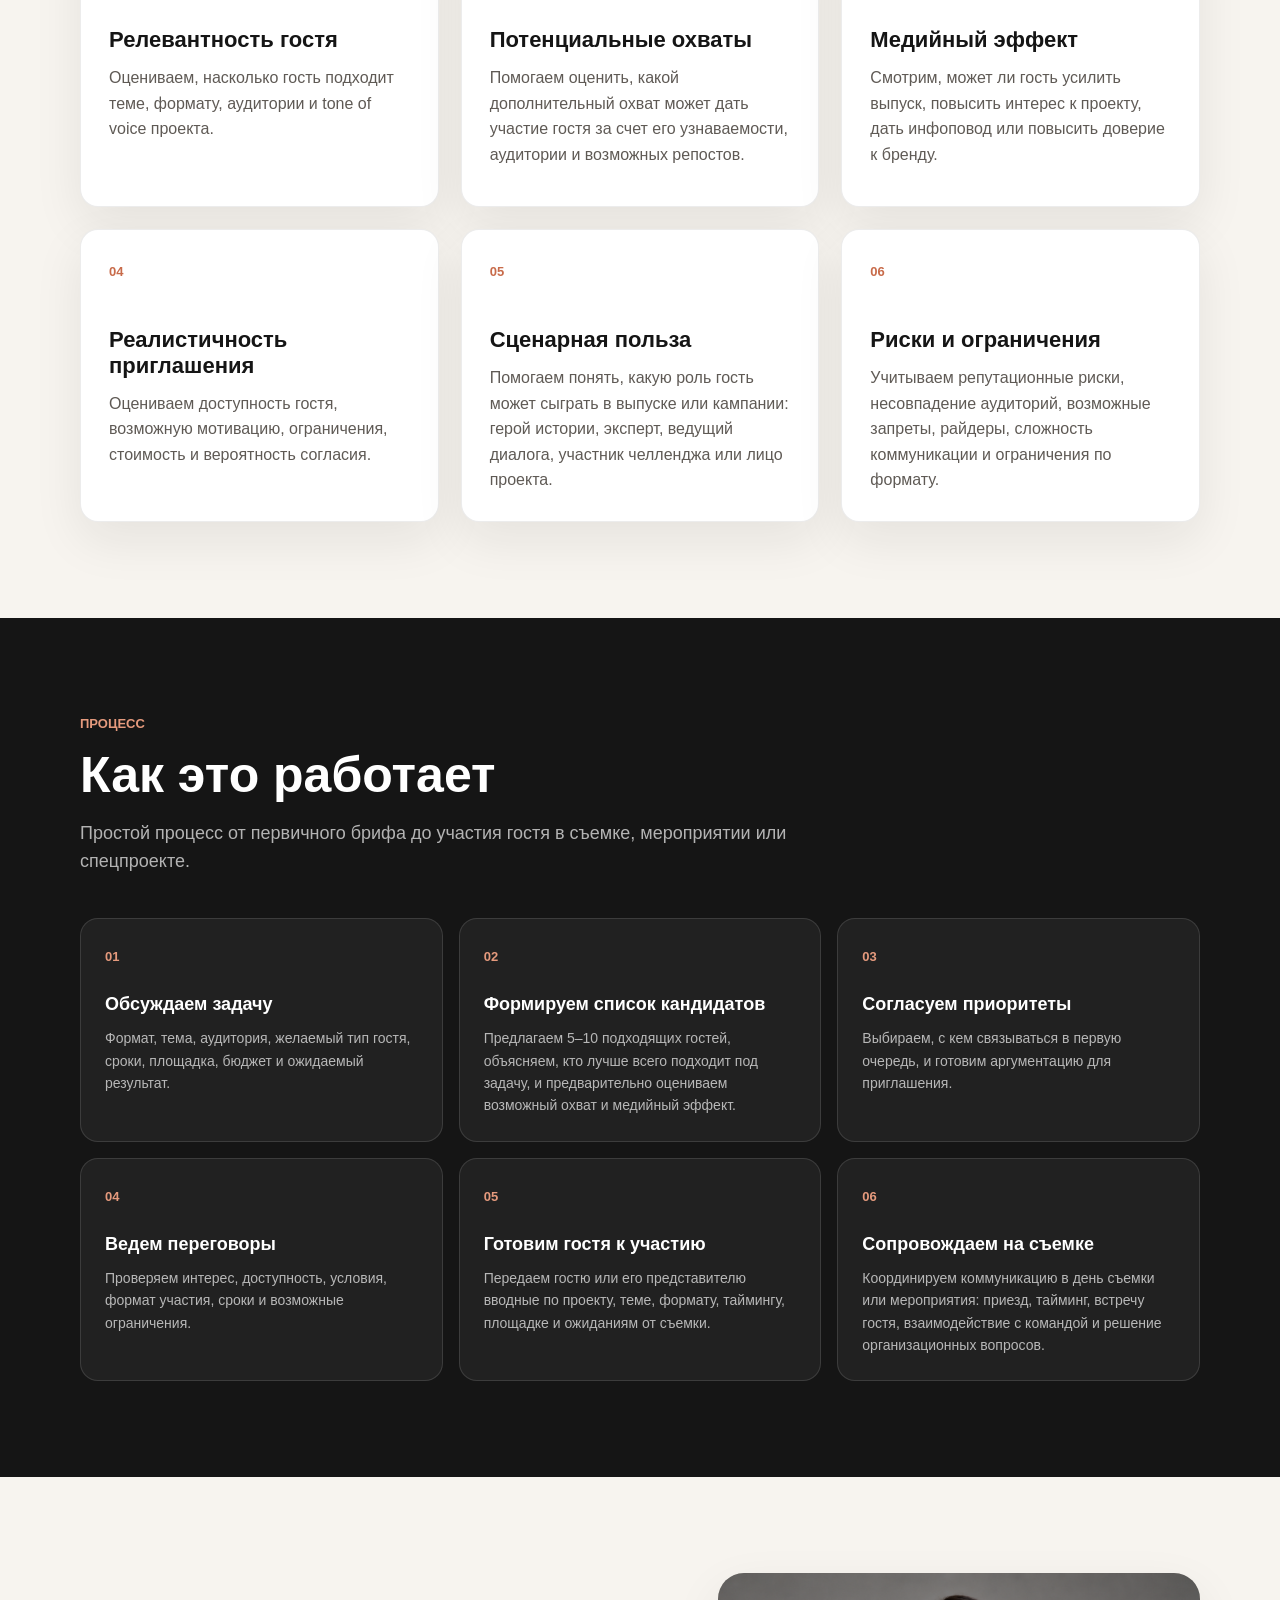
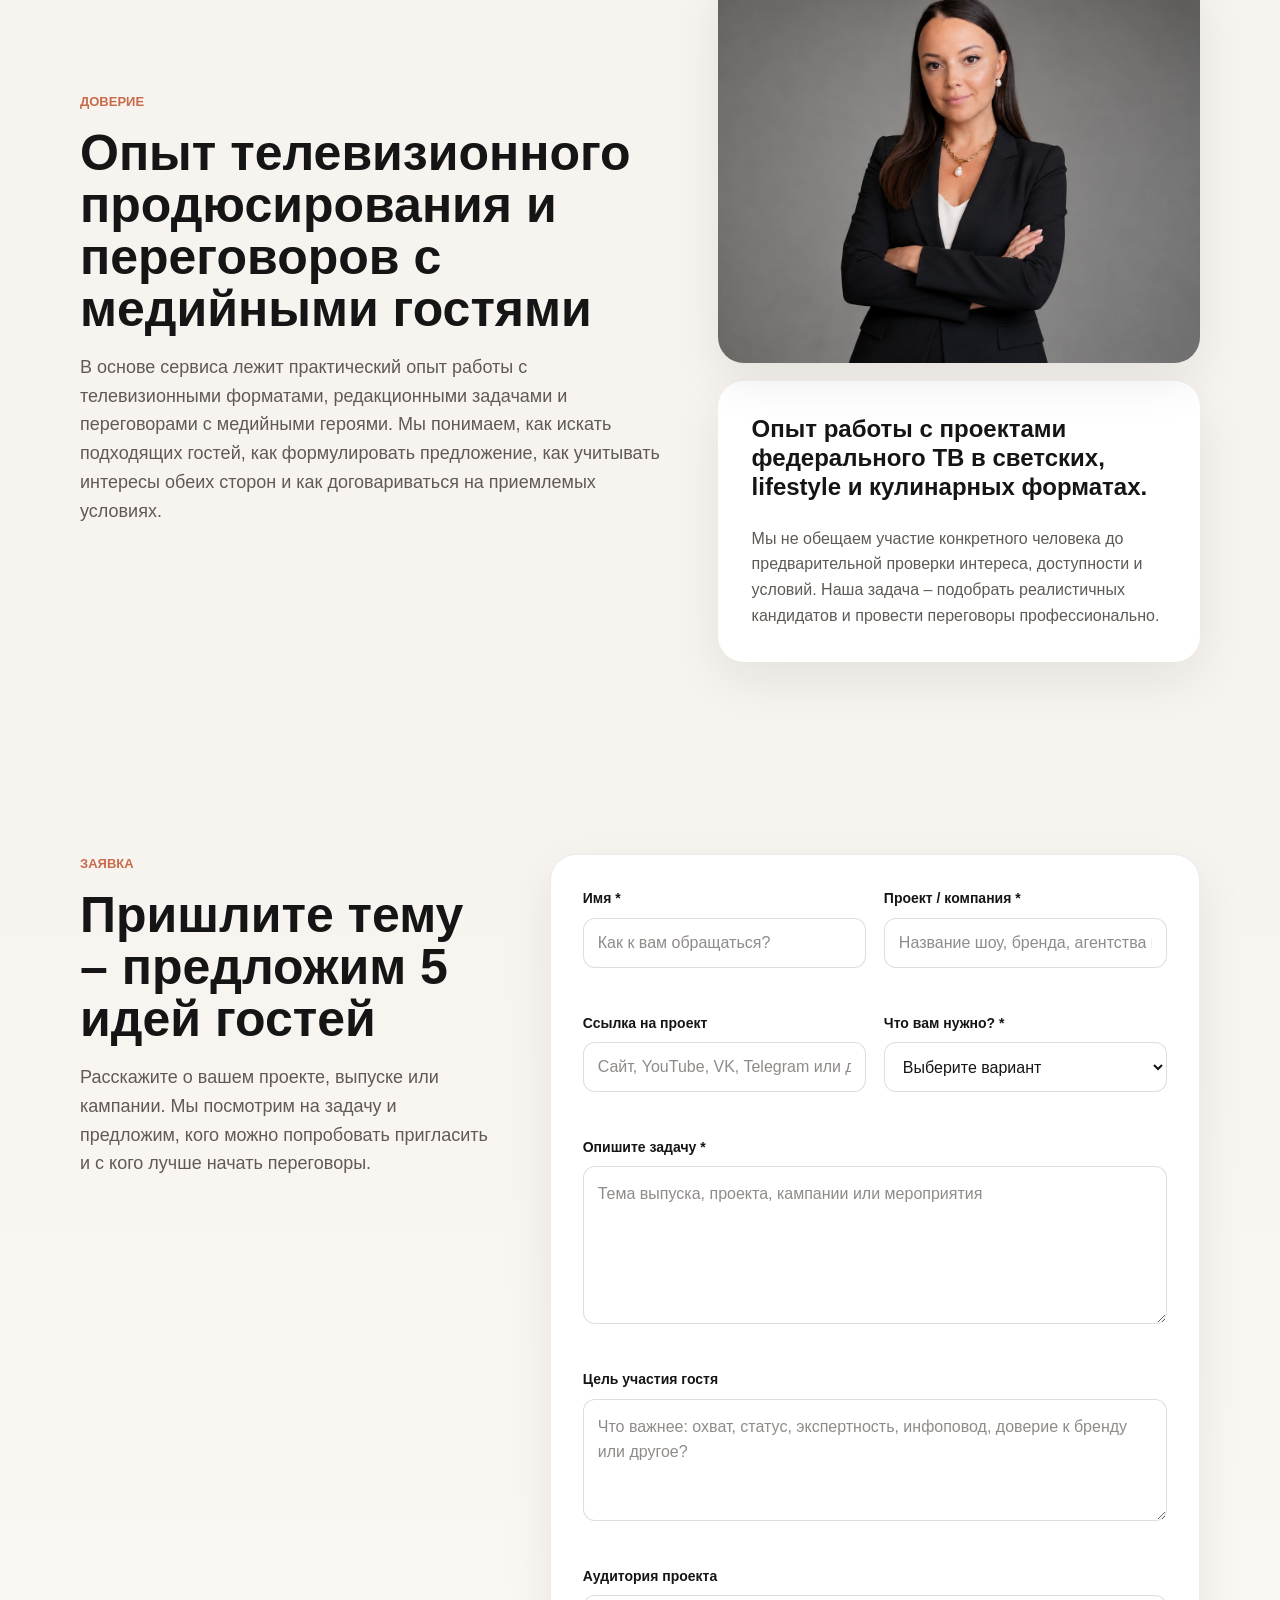
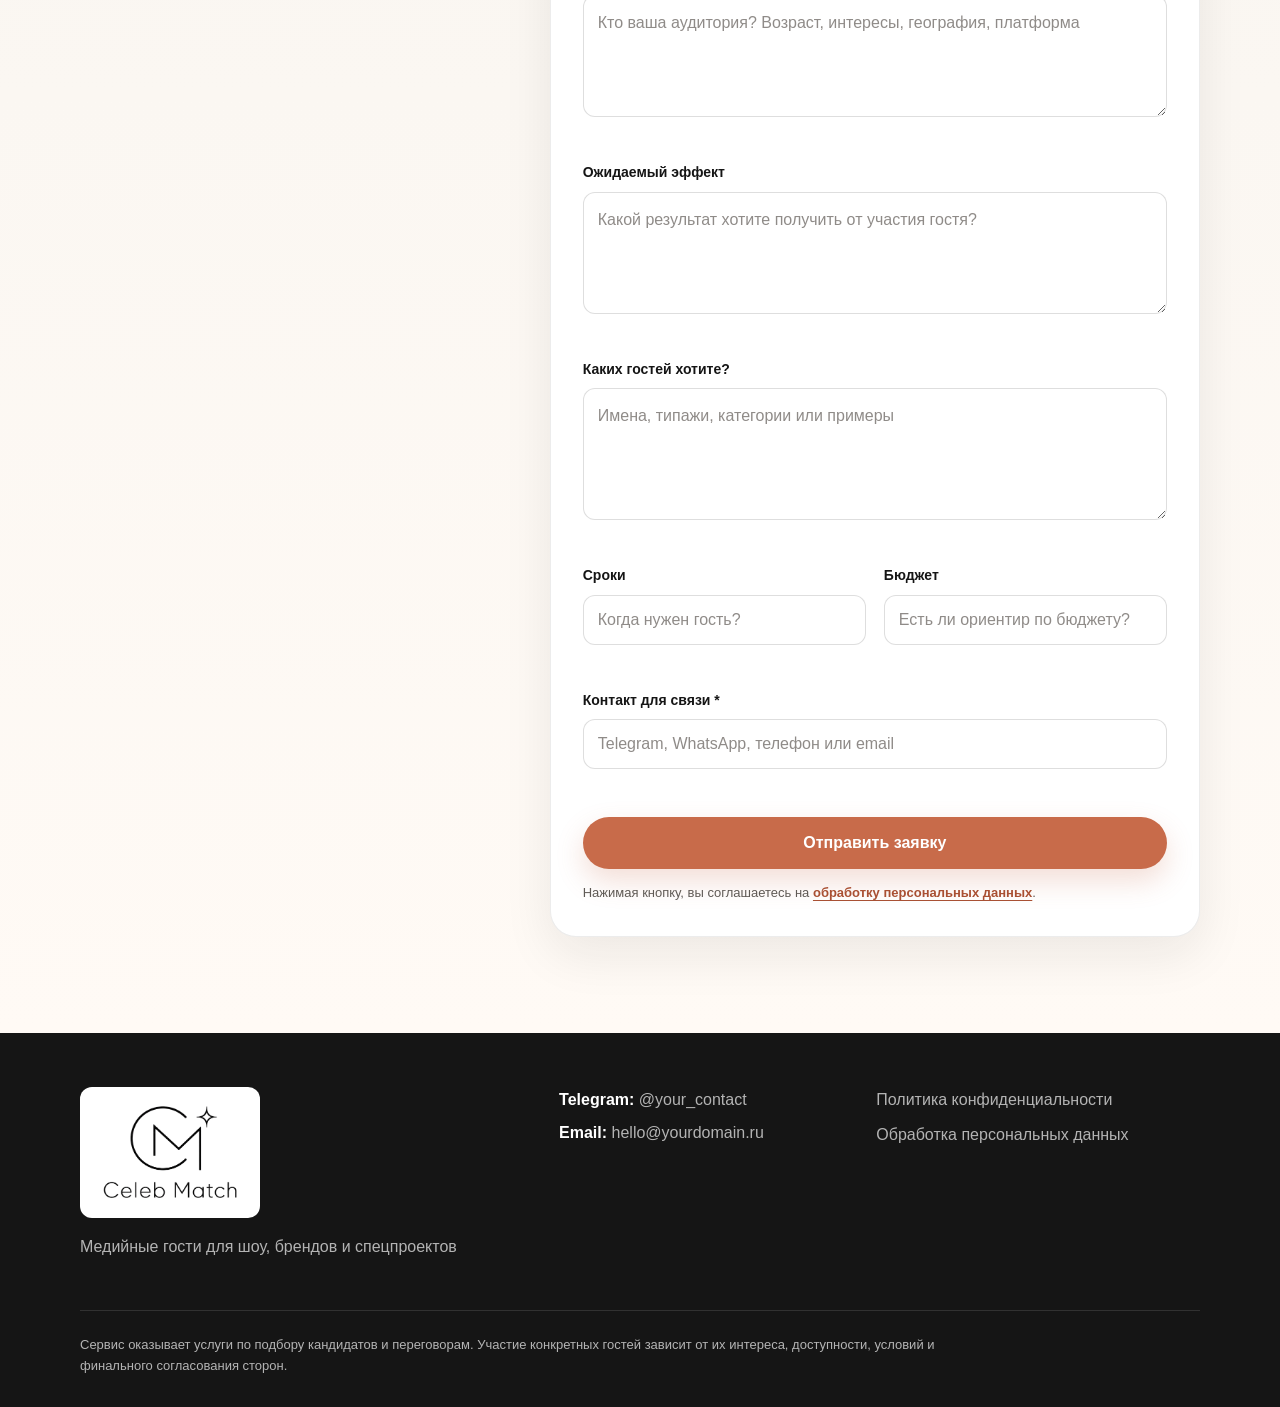
==== commit 7aa95ffa: "Add legal pages and local test mode" ====
--- a/index.html
+++ b/index.html
@@ -449,7 +449,8 @@
             </div>
             <button class="button form-submit" type="submit">Отправить заявку</button>
             <p class="form-consent">
-              Нажимая кнопку, вы соглашаетесь на обработку персональных данных.
+              Нажимая кнопку, вы соглашаетесь на
+              <a href="personal-data.html">обработку персональных данных</a>.
             </p>
           </form>
         </div>
@@ -469,8 +470,8 @@
           <p><strong>Email:</strong> hello@yourdomain.ru</p>
         </div>
         <div class="footer-links">
-          <a href="#">Политика конфиденциальности</a>
-          <a href="#">Обработка персональных данных</a>
+          <a href="privacy.html">Политика конфиденциальности</a>
+          <a href="personal-data.html">Обработка персональных данных</a>
         </div>
       </div>
       <div class="container footer-legal">
--- a/styles.css
+++ b/styles.css
@@ -628,6 +628,81 @@
   font-size: 13px;
 }
 
+.form-consent a {
+  color: var(--color-accent-dark);
+  font-weight: 760;
+  text-decoration: underline;
+  text-decoration-thickness: 1px;
+  text-underline-offset: 3px;
+}
+
+.legal-main {
+  background: var(--color-bg);
+}
+
+.legal-hero {
+  padding-top: 86px;
+  padding-bottom: 54px;
+}
+
+.legal-container {
+  max-width: 880px;
+}
+
+.legal-hero h1 {
+  max-width: 780px;
+  margin-bottom: 18px;
+  font-size: clamp(40px, 5vw, 64px);
+}
+
+.legal-hero p:not(.eyebrow) {
+  color: var(--color-muted);
+  font-size: 18px;
+}
+
+.legal-updated {
+  margin-bottom: 28px;
+  color: var(--color-accent-dark);
+  font-weight: 760;
+}
+
+.legal-section {
+  padding-top: 0;
+}
+
+.legal-card {
+  padding: 42px;
+  border: 1px solid rgba(21, 21, 21, 0.08);
+  border-radius: var(--radius-lg);
+  background: var(--color-card);
+  box-shadow: var(--shadow-soft);
+}
+
+.legal-card h2 {
+  margin-top: 36px;
+  margin-bottom: 12px;
+  font-size: 26px;
+  line-height: 1.2;
+}
+
+.legal-card h2:first-child {
+  margin-top: 0;
+}
+
+.legal-card p,
+.legal-card li {
+  color: var(--color-muted);
+}
+
+.legal-card ul {
+  margin: 12px 0 0;
+  padding-left: 22px;
+}
+
+.legal-card li + li {
+  margin-top: 8px;
+}
+
 .site-footer {
   padding: 54px 0 30px;
   background: var(--color-dark);
@@ -784,6 +859,7 @@
   .hero-panel,
   .producer-photo,
   .trust-card,
+  .legal-card,
   .lead-form {
     padding: 24px;
     border-radius: 20px;
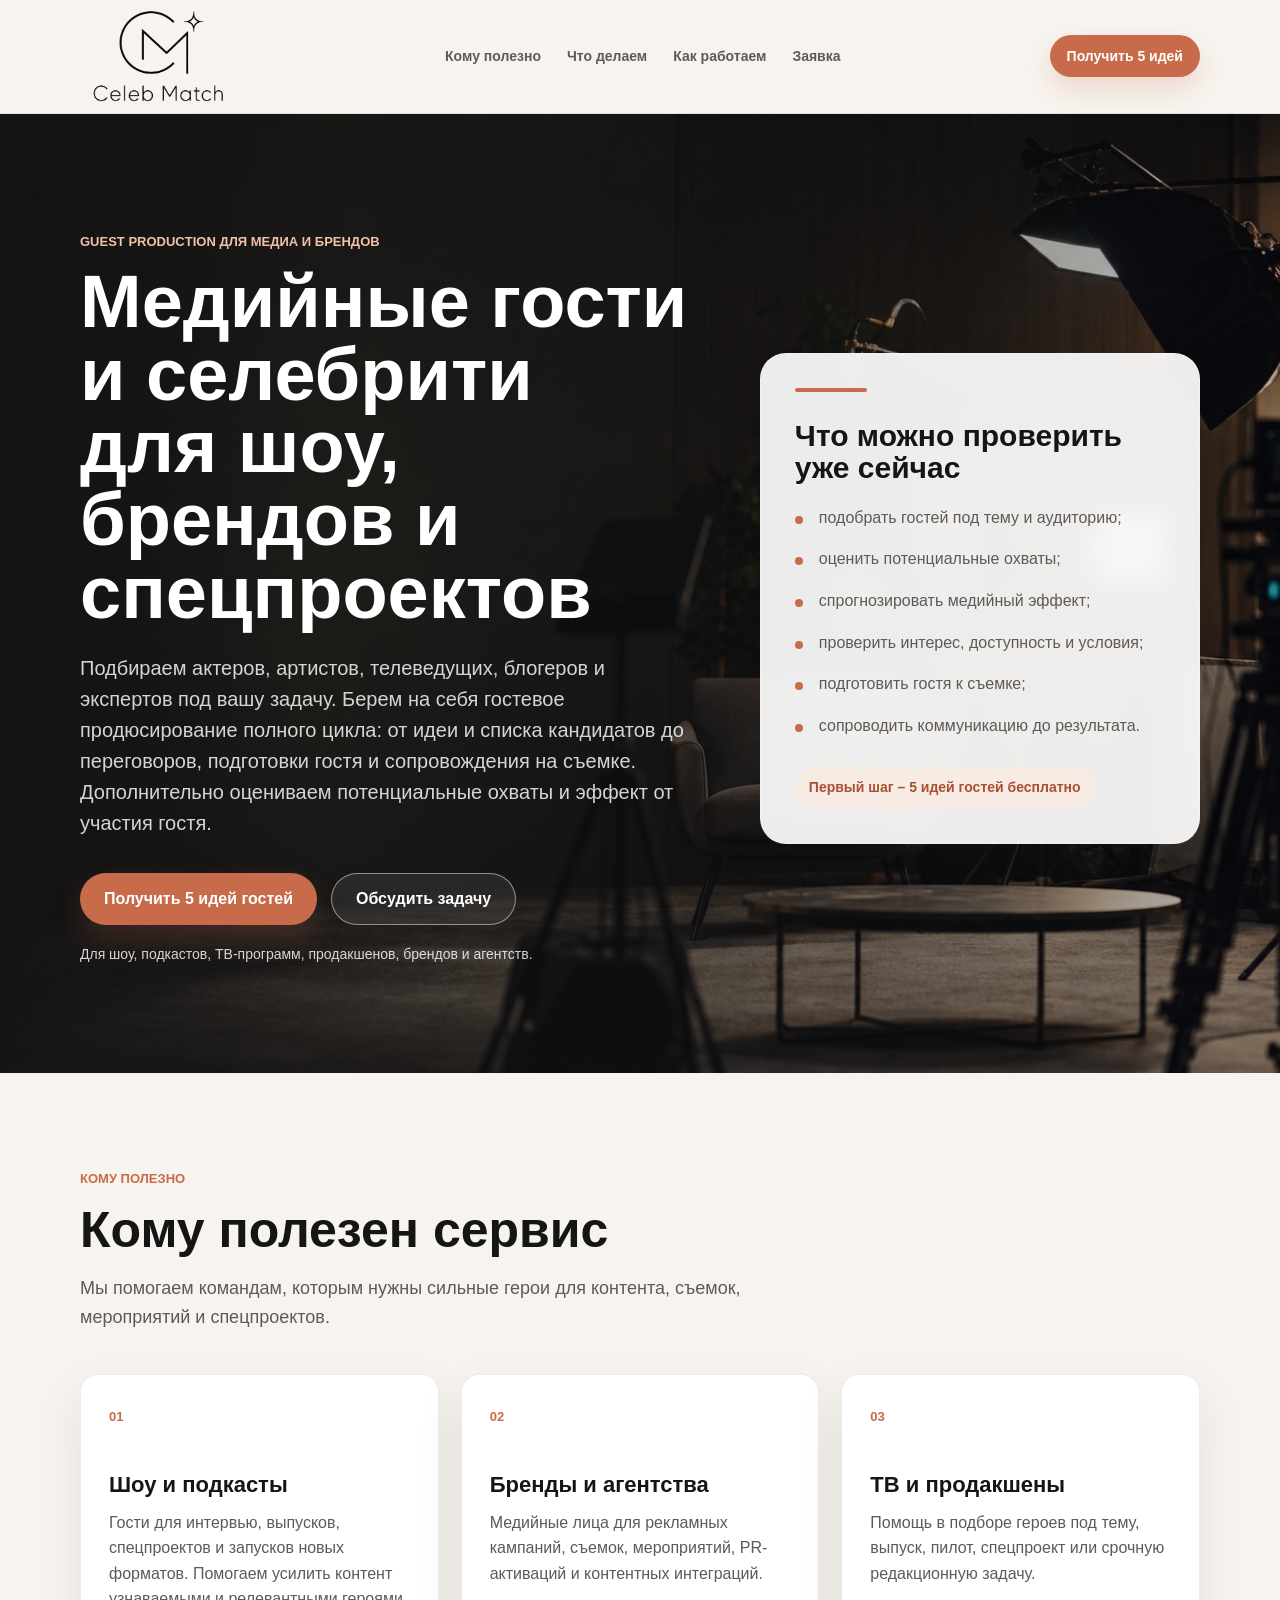
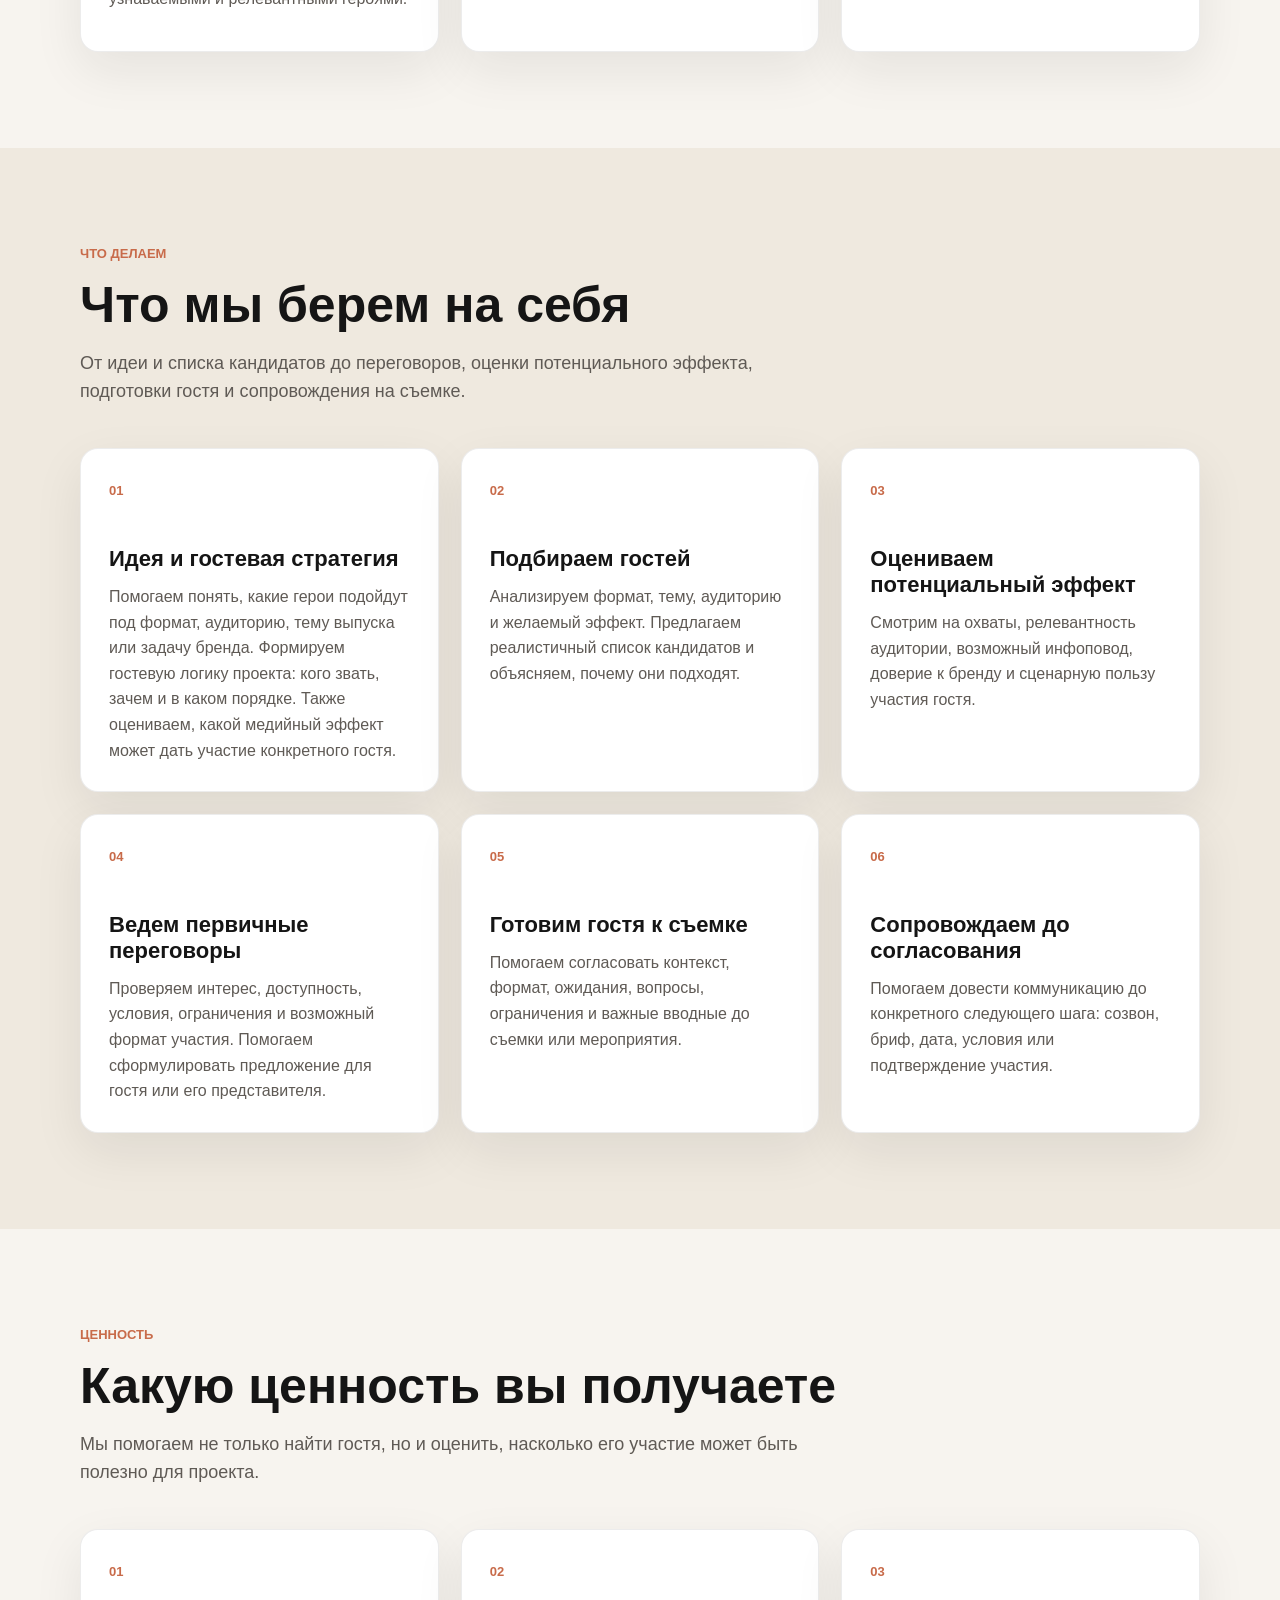
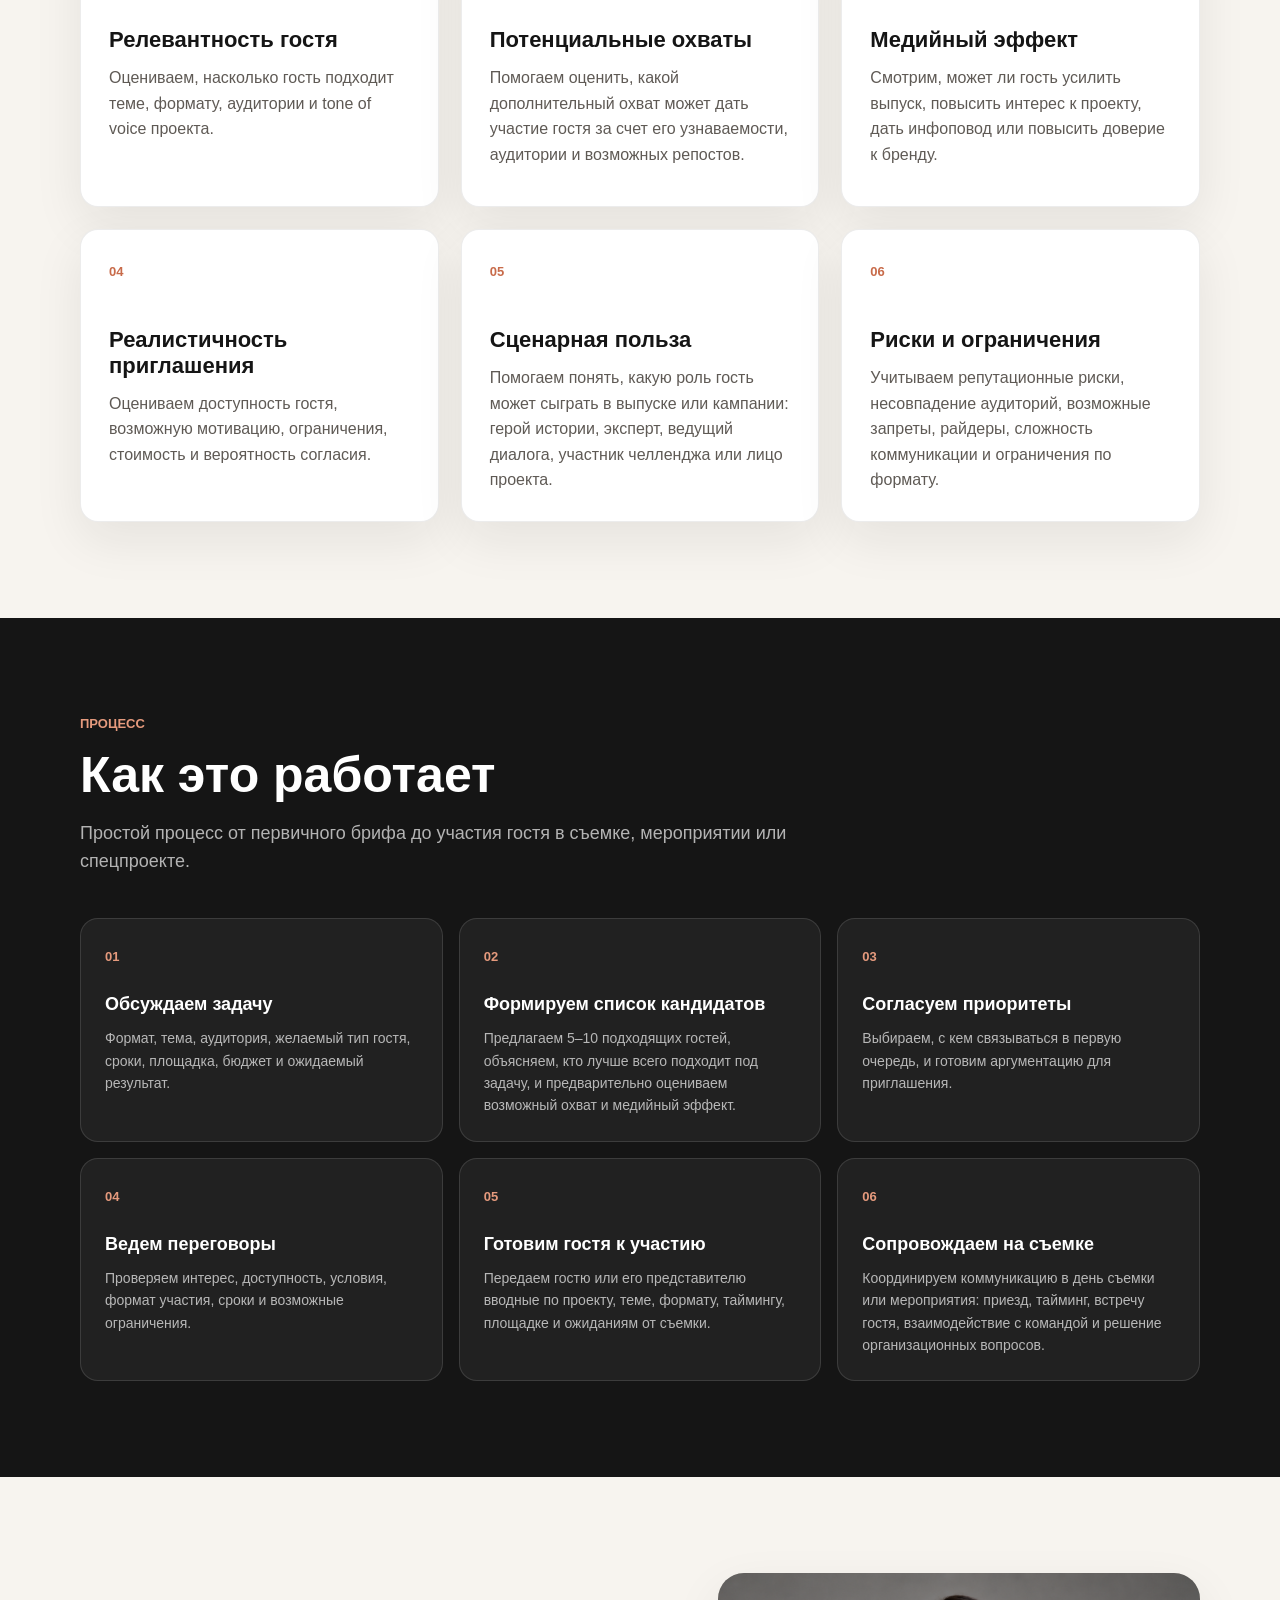
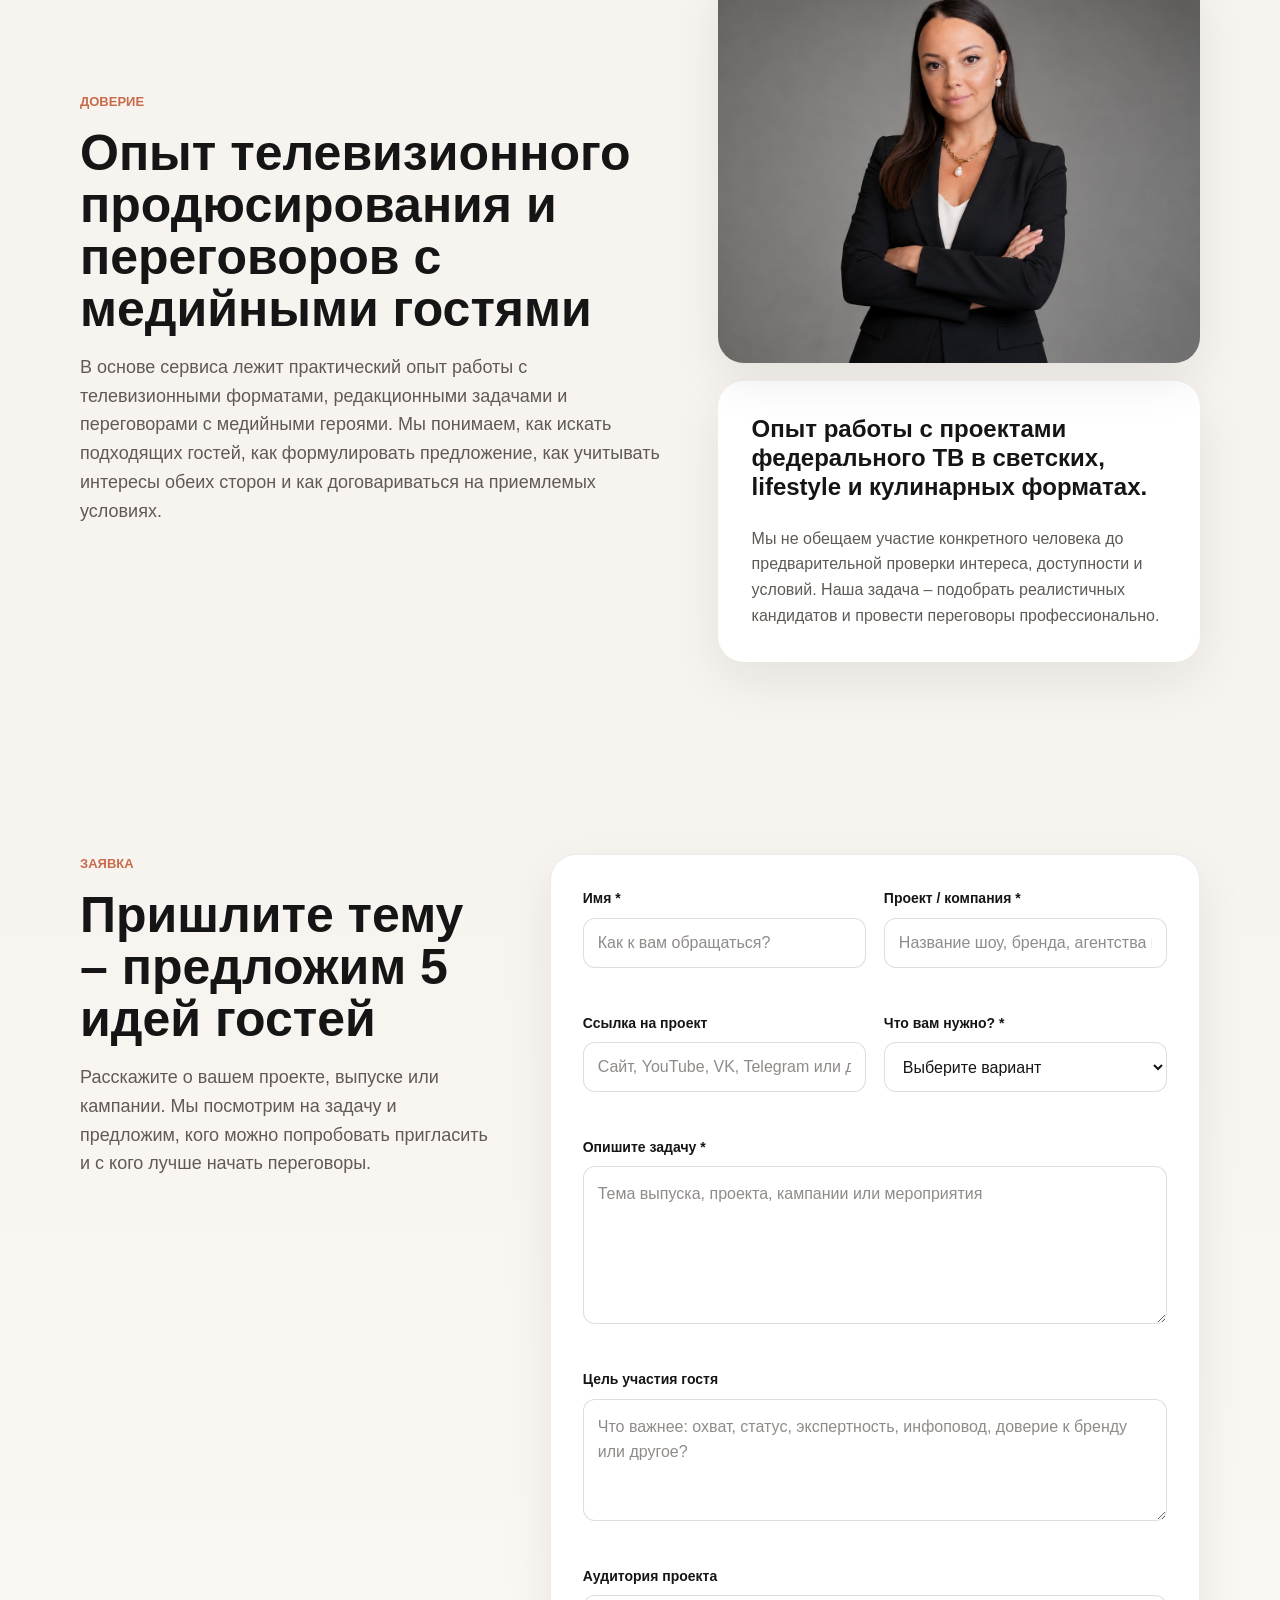
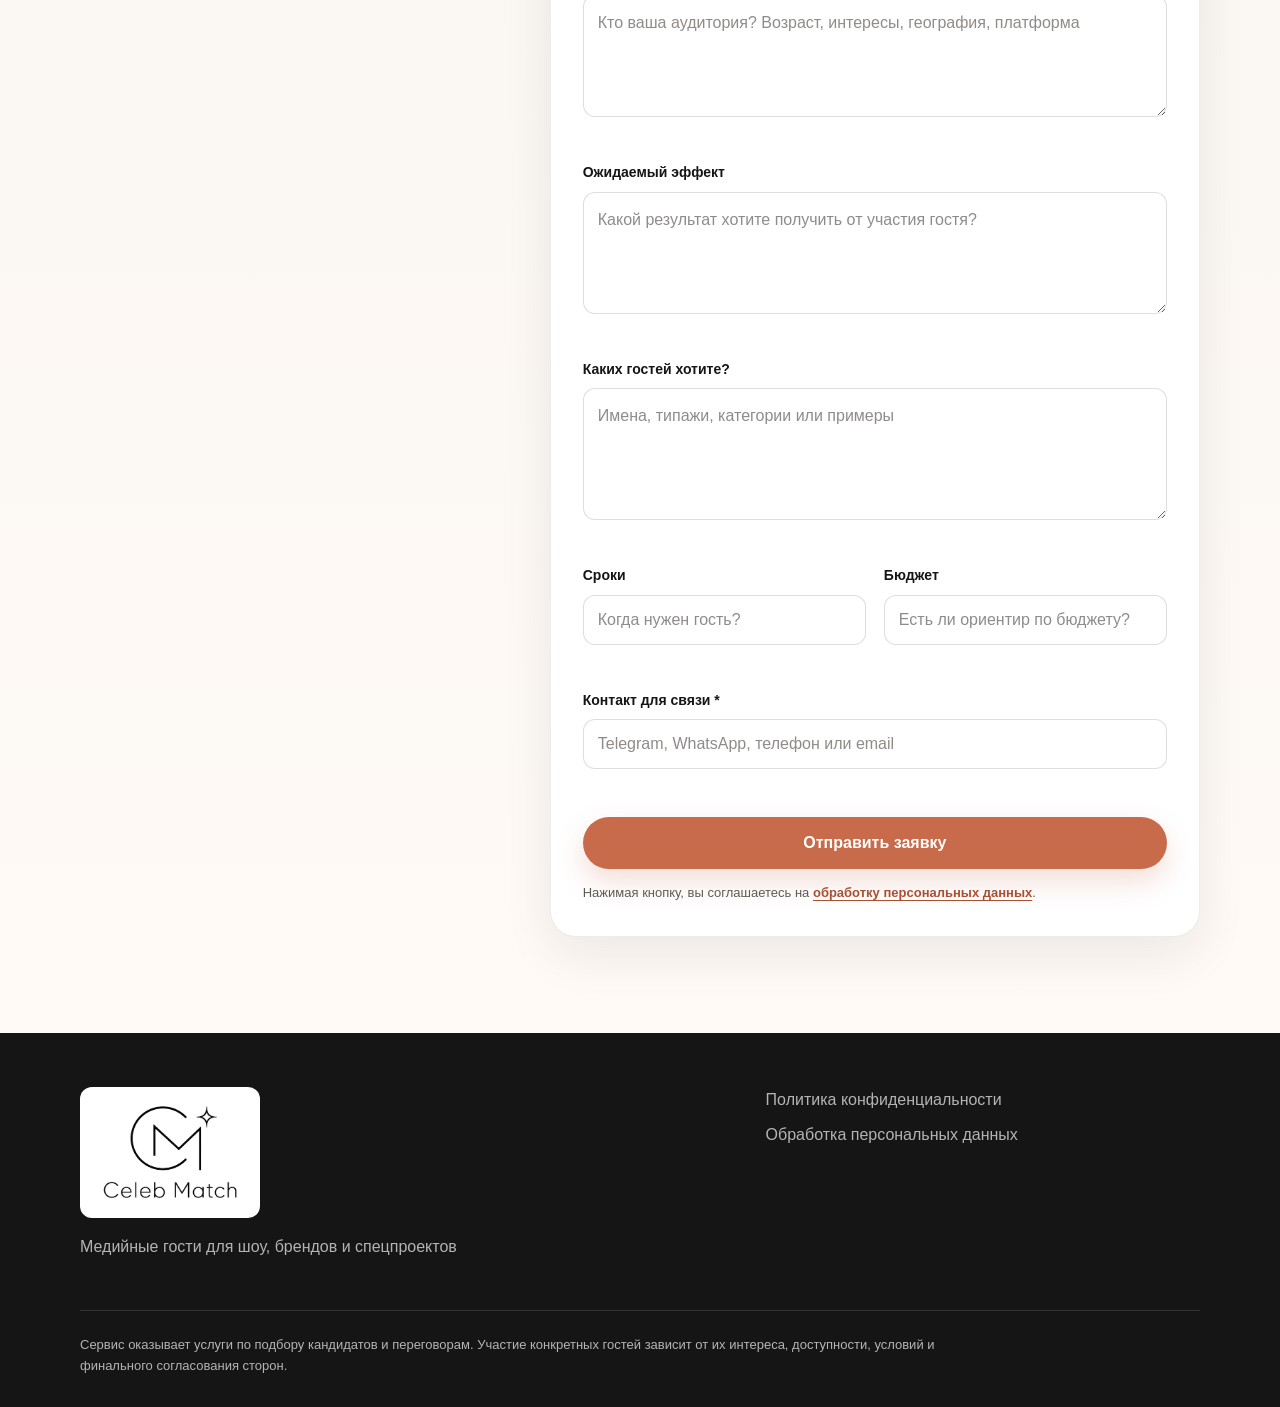
==== commit 3c44d4c4: "Fill legal details" ====
--- a/index.html
+++ b/index.html
@@ -465,10 +465,6 @@
           </a>
           <p>Медийные гости для шоу, брендов и спецпроектов</p>
         </div>
-        <div class="footer-contacts">
-          <p><strong>Telegram:</strong> @your_contact</p>
-          <p><strong>Email:</strong> hello@yourdomain.ru</p>
-        </div>
         <div class="footer-links">
           <a href="privacy.html">Политика конфиденциальности</a>
           <a href="personal-data.html">Обработка персональных данных</a>
--- a/styles.css
+++ b/styles.css
@@ -711,7 +711,7 @@
 
 .footer-grid {
   display: grid;
-  grid-template-columns: 1.1fr 0.7fr 0.8fr;
+  grid-template-columns: 1.2fr 0.8fr;
   gap: 34px;
 }
 
@@ -730,10 +730,6 @@
 
 .site-footer strong {
   color: #fff;
-}
-
-.footer-contacts p {
-  margin-bottom: 8px;
 }
 
 .footer-links {
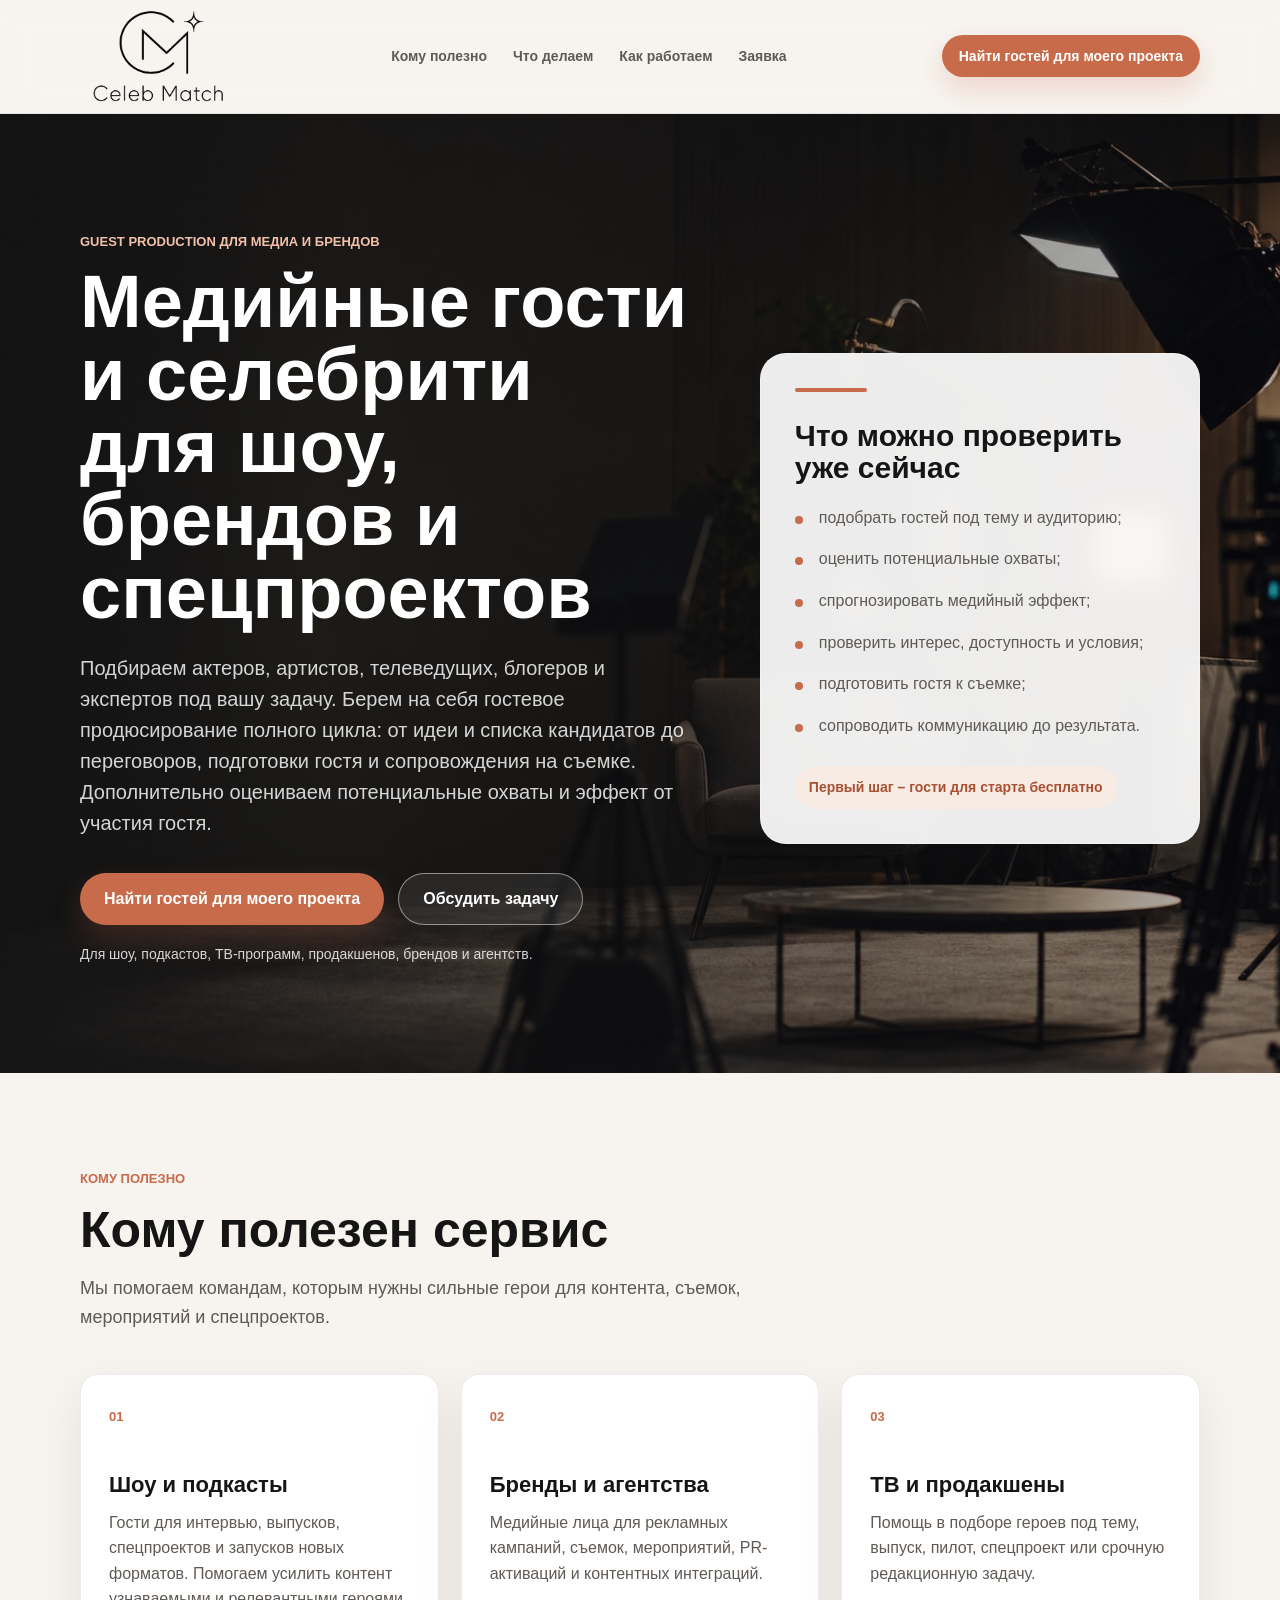
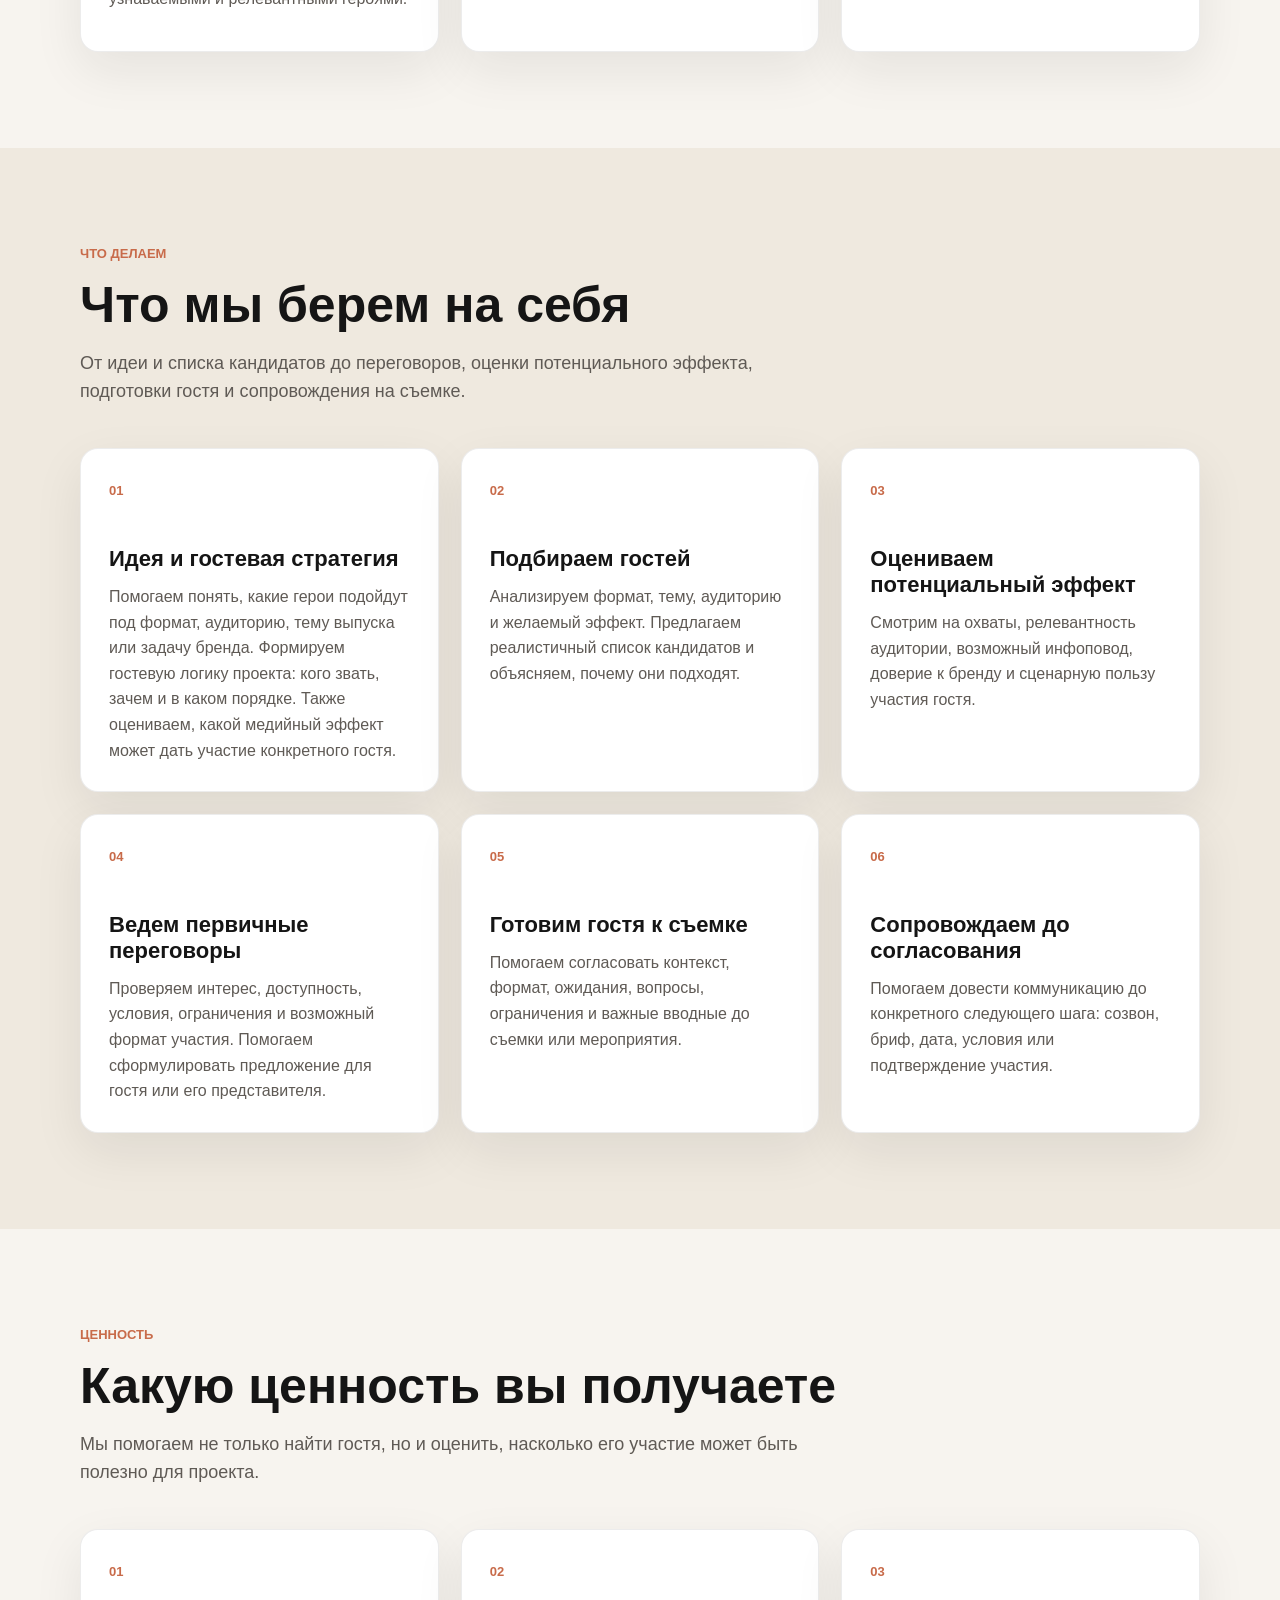
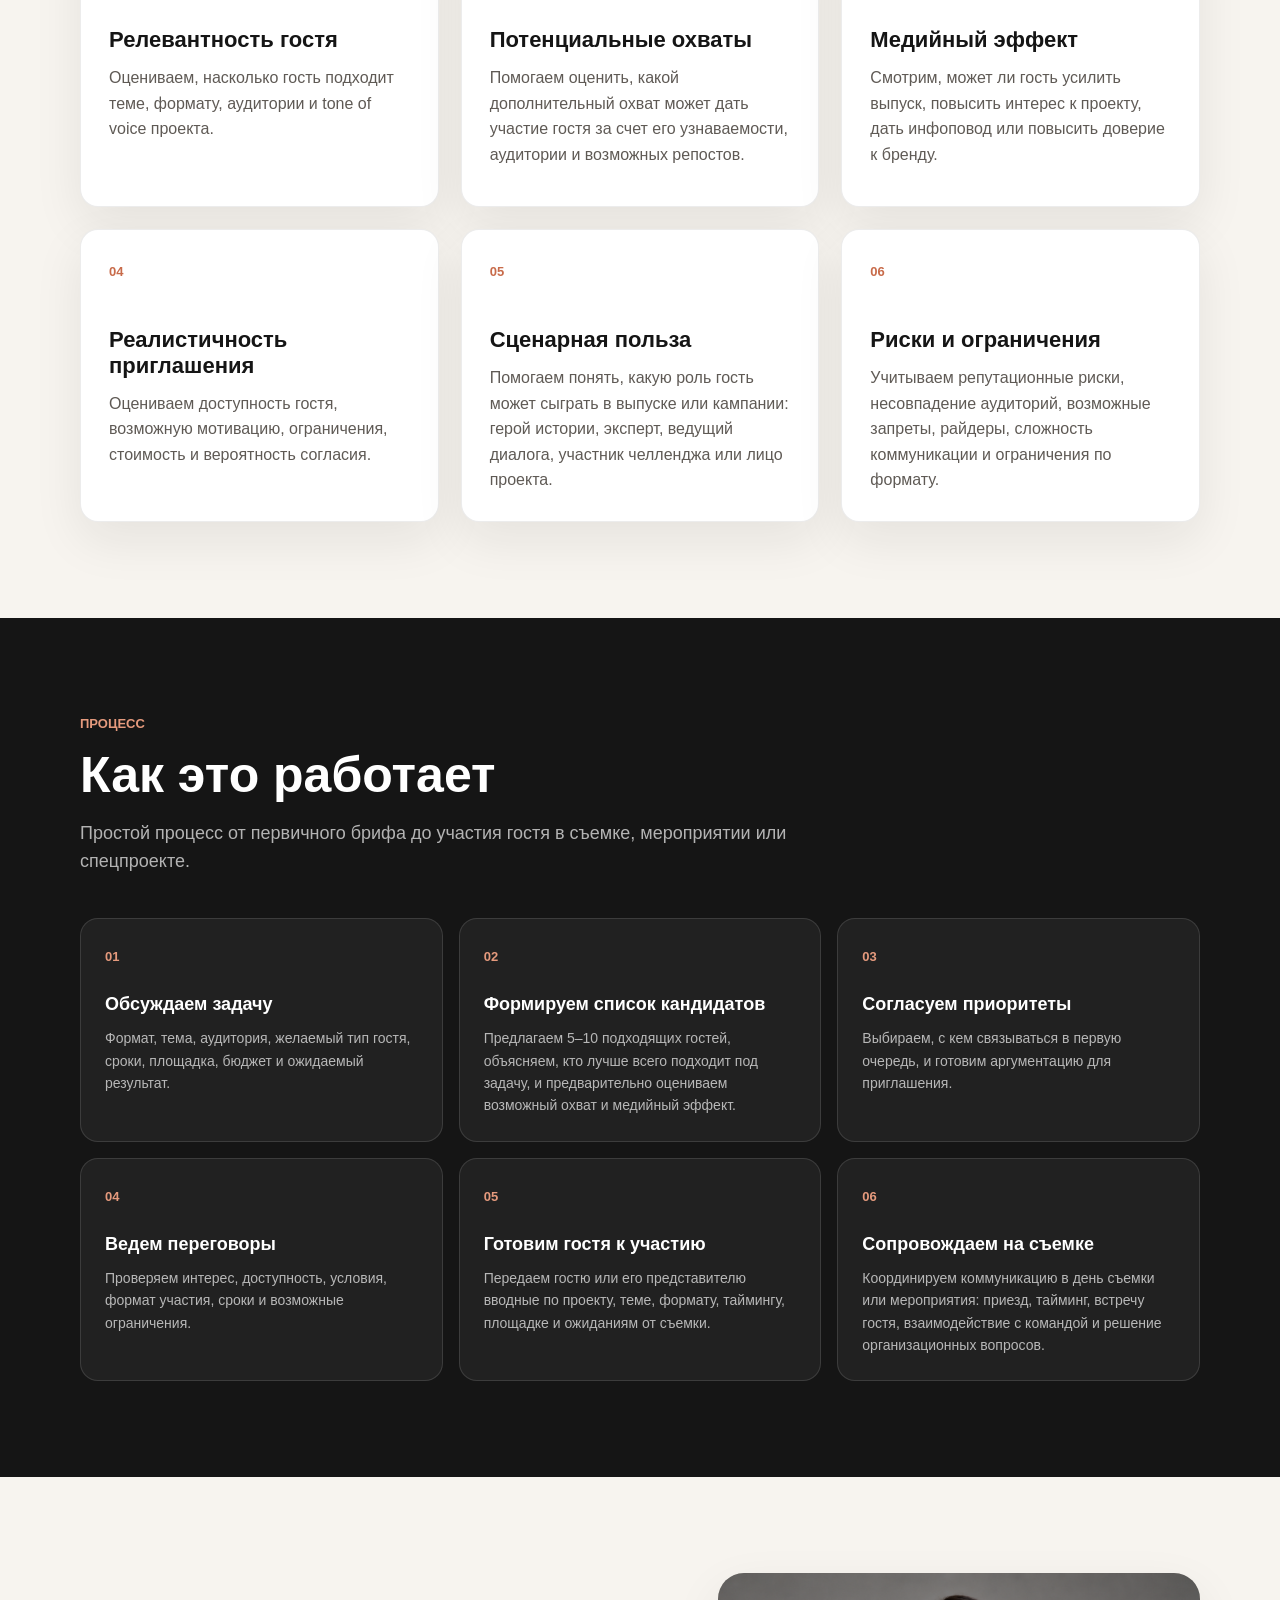
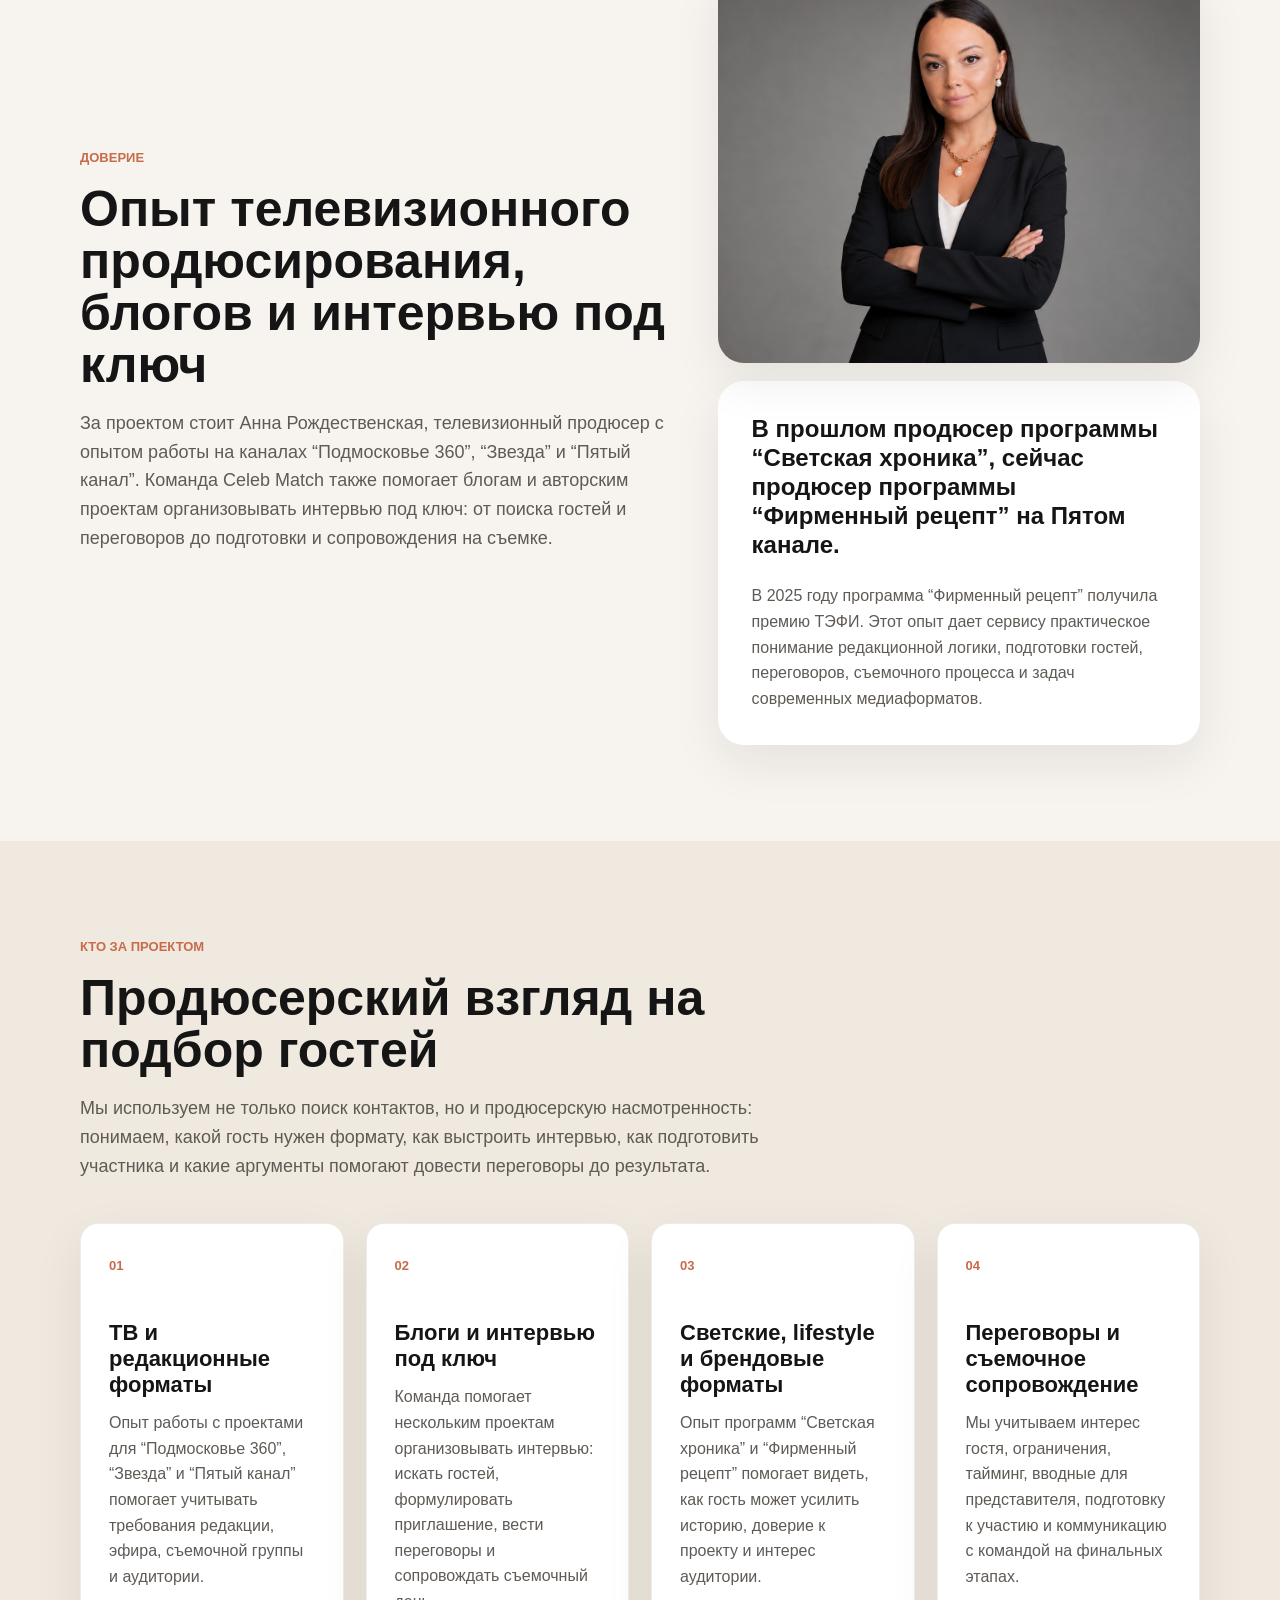
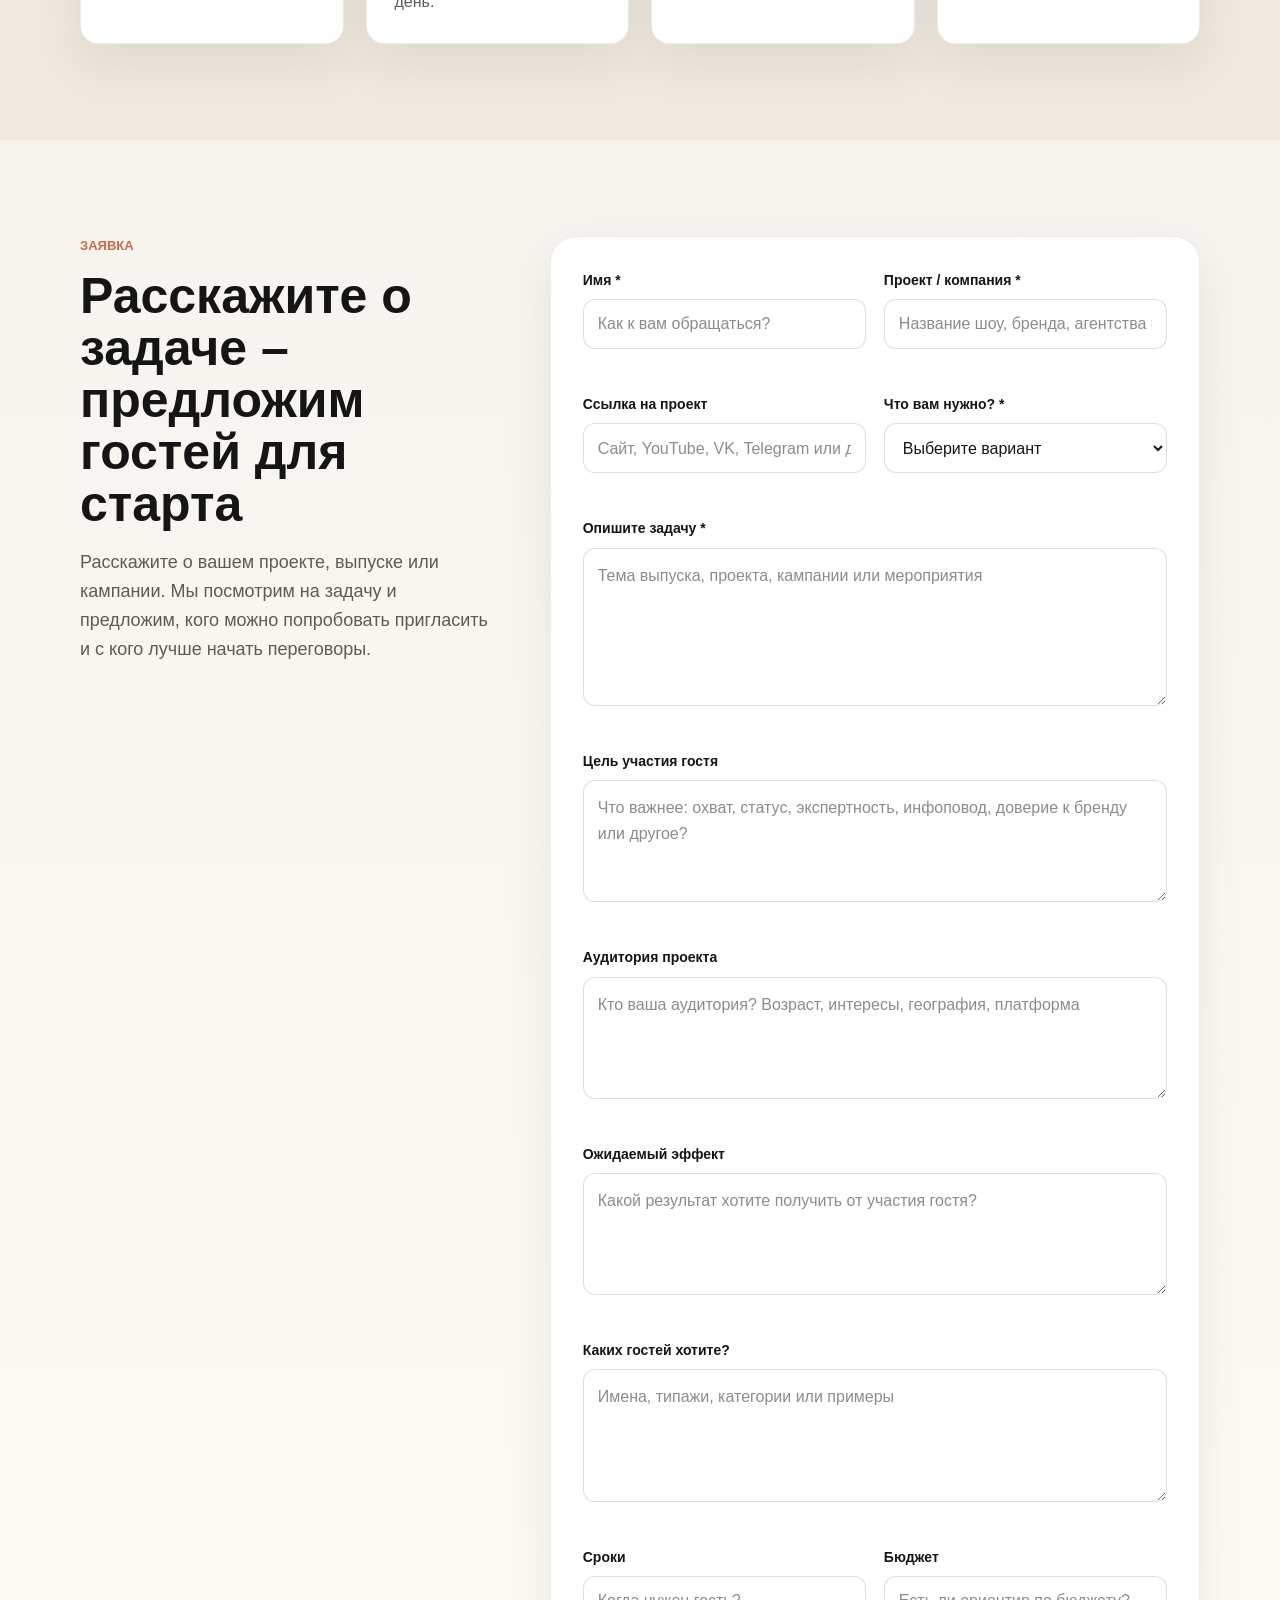
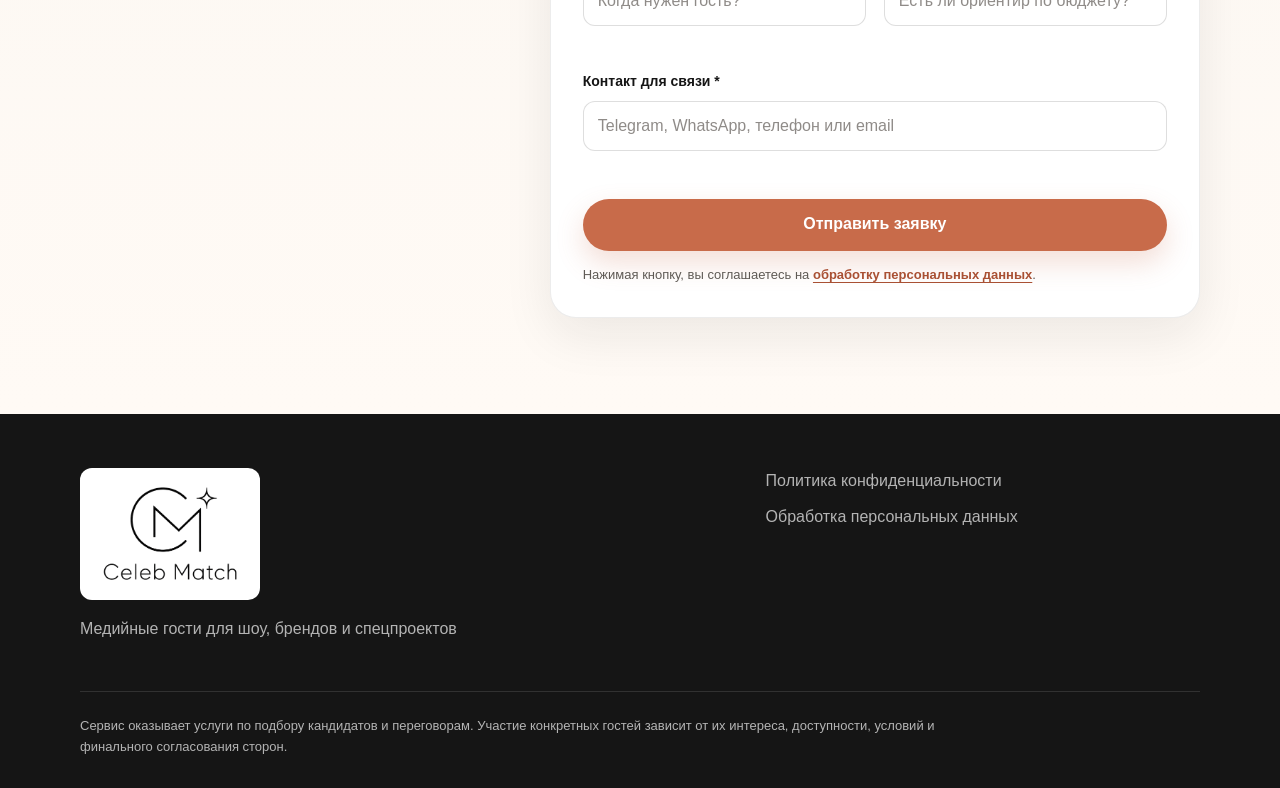
==== commit d5e92848: "Add Metrika and update positioning" ====
--- a/index.html
+++ b/index.html
@@ -16,8 +16,21 @@
     <meta property="og:type" content="website" />
     <link rel="icon" type="image/png" href="assets/favicon.png" />
     <link rel="stylesheet" href="styles.css" />
+    <!-- Yandex.Metrika counter -->
+    <script type="text/javascript">
+      (function(m,e,t,r,i,k,a){
+        m[i]=m[i]||function(){(m[i].a=m[i].a||[]).push(arguments)};
+        m[i].l=1*new Date();
+        for (var j = 0; j < document.scripts.length; j++) {if (document.scripts[j].src === r) { return; }}
+        k=e.createElement(t),a=e.getElementsByTagName(t)[0],k.async=1,k.src=r,a.parentNode.insertBefore(k,a)
+      })(window, document,'script','https://mc.yandex.ru/metrika/tag.js?id=109874779', 'ym');
+
+      ym(109874779, 'init', {ssr:true, webvisor:true, clickmap:true, ecommerce:"dataLayer", referrer: document.referrer, url: location.href, accurateTrackBounce:true, trackLinks:true});
+    </script>
+    <!-- /Yandex.Metrika counter -->
   </head>
   <body>
+    <noscript><div><img src="https://mc.yandex.ru/watch/109874779" style="position:absolute; left:-9999px;" alt="" /></div></noscript>
     <header class="site-header">
       <div class="container header-inner">
         <a class="logo" href="#top" aria-label="Celeb Match">
@@ -29,7 +42,7 @@
           <a href="#process">Как работаем</a>
           <a href="#lead-form">Заявка</a>
         </nav>
-        <a class="button button-small" href="#lead-form">Получить 5 идей</a>
+        <a class="button button-small" href="#lead-form">Найти гостей для моего проекта</a>
       </div>
     </header>
 
@@ -46,7 +59,7 @@
               потенциальные охваты и эффект от участия гостя.
             </p>
             <div class="hero-actions">
-              <a class="button" href="#lead-form">Получить 5 идей гостей</a>
+              <a class="button" href="#lead-form">Найти гостей для моего проекта</a>
               <a class="button button-secondary" href="#lead-form">Обсудить задачу</a>
             </div>
             <p class="hero-note">
@@ -65,7 +78,7 @@
               <li>подготовить гостя к съемке;</li>
               <li>сопроводить коммуникацию до результата.</li>
             </ul>
-            <p class="badge">Первый шаг – 5 идей гостей бесплатно</p>
+            <p class="badge">Первый шаг – гости для старта бесплатно</p>
           </aside>
         </div>
       </section>
@@ -304,12 +317,12 @@
         <div class="container trust-grid">
           <div class="trust-copy">
             <p class="eyebrow">Доверие</p>
-            <h2>Опыт телевизионного продюсирования и переговоров с медийными гостями</h2>
-            <p>
-              В основе сервиса лежит практический опыт работы с телевизионными форматами,
-              редакционными задачами и переговорами с медийными героями. Мы понимаем,
-              как искать подходящих гостей, как формулировать предложение, как учитывать
-              интересы обеих сторон и как договариваться на приемлемых условиях.
+            <h2>Опыт телевизионного продюсирования, блогов и интервью под ключ</h2>
+            <p>
+              За проектом стоит Анна Рождественская, телевизионный продюсер с опытом
+              работы на каналах “Подмосковье 360”, “Звезда” и “Пятый канал”. Команда
+              Celeb Match также помогает блогам и авторским проектам организовывать интервью
+              под ключ: от поиска гостей и переговоров до подготовки и сопровождения на съемке.
             </p>
           </div>
           <div class="trust-media">
@@ -321,15 +334,63 @@
             </figure>
             <div class="trust-card">
               <strong>
-                Опыт работы с проектами федерального ТВ в светских, lifestyle и кулинарных
-                форматах.
+                В прошлом продюсер программы “Светская хроника”, сейчас продюсер программы
+                “Фирменный рецепт” на Пятом канале.
               </strong>
               <p>
-                Мы не обещаем участие конкретного человека до предварительной проверки
-                интереса, доступности и условий. Наша задача – подобрать реалистичных
-                кандидатов и провести переговоры профессионально.
+                В 2025 году программа “Фирменный рецепт” получила премию ТЭФИ. Этот опыт
+                дает сервису практическое понимание редакционной логики, подготовки гостей,
+                переговоров, съемочного процесса и задач современных медиаформатов.
               </p>
             </div>
+          </div>
+        </div>
+      </section>
+
+      <section class="section section-muted" id="producer">
+        <div class="container">
+          <div class="section-heading">
+            <p class="eyebrow">Кто за проектом</p>
+            <h2>Продюсерский взгляд на подбор гостей</h2>
+            <p>
+              Мы используем не только поиск контактов, но и продюсерскую насмотренность:
+              понимаем, какой гость нужен формату, как выстроить интервью, как подготовить
+              участника и какие аргументы помогают довести переговоры до результата.
+            </p>
+          </div>
+          <div class="card-grid profile-grid">
+            <article class="card">
+              <span class="card-number">01</span>
+              <h3>ТВ и редакционные форматы</h3>
+              <p>
+                Опыт работы с проектами для “Подмосковье 360”, “Звезда” и “Пятый канал”
+                помогает учитывать требования редакции, эфира, съемочной группы и аудитории.
+              </p>
+            </article>
+            <article class="card">
+              <span class="card-number">02</span>
+              <h3>Блоги и интервью под ключ</h3>
+              <p>
+                Команда помогает нескольким проектам организовывать интервью: искать гостей,
+                формулировать приглашение, вести переговоры и сопровождать съемочный день.
+              </p>
+            </article>
+            <article class="card">
+              <span class="card-number">03</span>
+              <h3>Светские, lifestyle и брендовые форматы</h3>
+              <p>
+                Опыт программ “Светская хроника” и “Фирменный рецепт” помогает видеть,
+                как гость может усилить историю, доверие к проекту и интерес аудитории.
+              </p>
+            </article>
+            <article class="card">
+              <span class="card-number">04</span>
+              <h3>Переговоры и съемочное сопровождение</h3>
+              <p>
+                Мы учитываем интерес гостя, ограничения, тайминг, вводные для представителя,
+                подготовку к участию и коммуникацию с командой на финальных этапах.
+              </p>
+            </article>
           </div>
         </div>
       </section>
@@ -338,14 +399,14 @@
         <div class="container form-grid">
           <div class="section-heading form-heading">
             <p class="eyebrow">Заявка</p>
-            <h2>Пришлите тему – предложим 5 идей гостей</h2>
+            <h2>Расскажите о задаче – предложим гостей для старта</h2>
             <p>
               Расскажите о вашем проекте, выпуске или кампании. Мы посмотрим на задачу
               и предложим, кого можно попробовать пригласить и с кого лучше начать переговоры.
             </p>
           </div>
 
-          <form class="lead-form" novalidate>
+          <form class="lead-form ym-disable-keys" data-ym-disable-keys novalidate>
             <div class="form-message" role="status" aria-live="polite"></div>
             <div class="field-grid">
               <label>
--- a/styles.css
+++ b/styles.css
@@ -354,6 +354,10 @@
   grid-template-columns: repeat(3, minmax(0, 1fr));
 }
 
+.profile-grid {
+  grid-template-columns: repeat(4, minmax(0, 1fr));
+}
+
 .card {
   min-height: 278px;
   padding: 28px;
@@ -781,6 +785,10 @@
     grid-template-columns: repeat(2, minmax(0, 1fr));
   }
 
+  .profile-grid {
+    grid-template-columns: repeat(2, minmax(0, 1fr));
+  }
+
   .card {
     min-height: auto;
   }
@@ -872,6 +880,7 @@
 
   .process-grid,
   .value-grid,
+  .profile-grid,
   .field-grid,
   .footer-grid {
     grid-template-columns: 1fr;
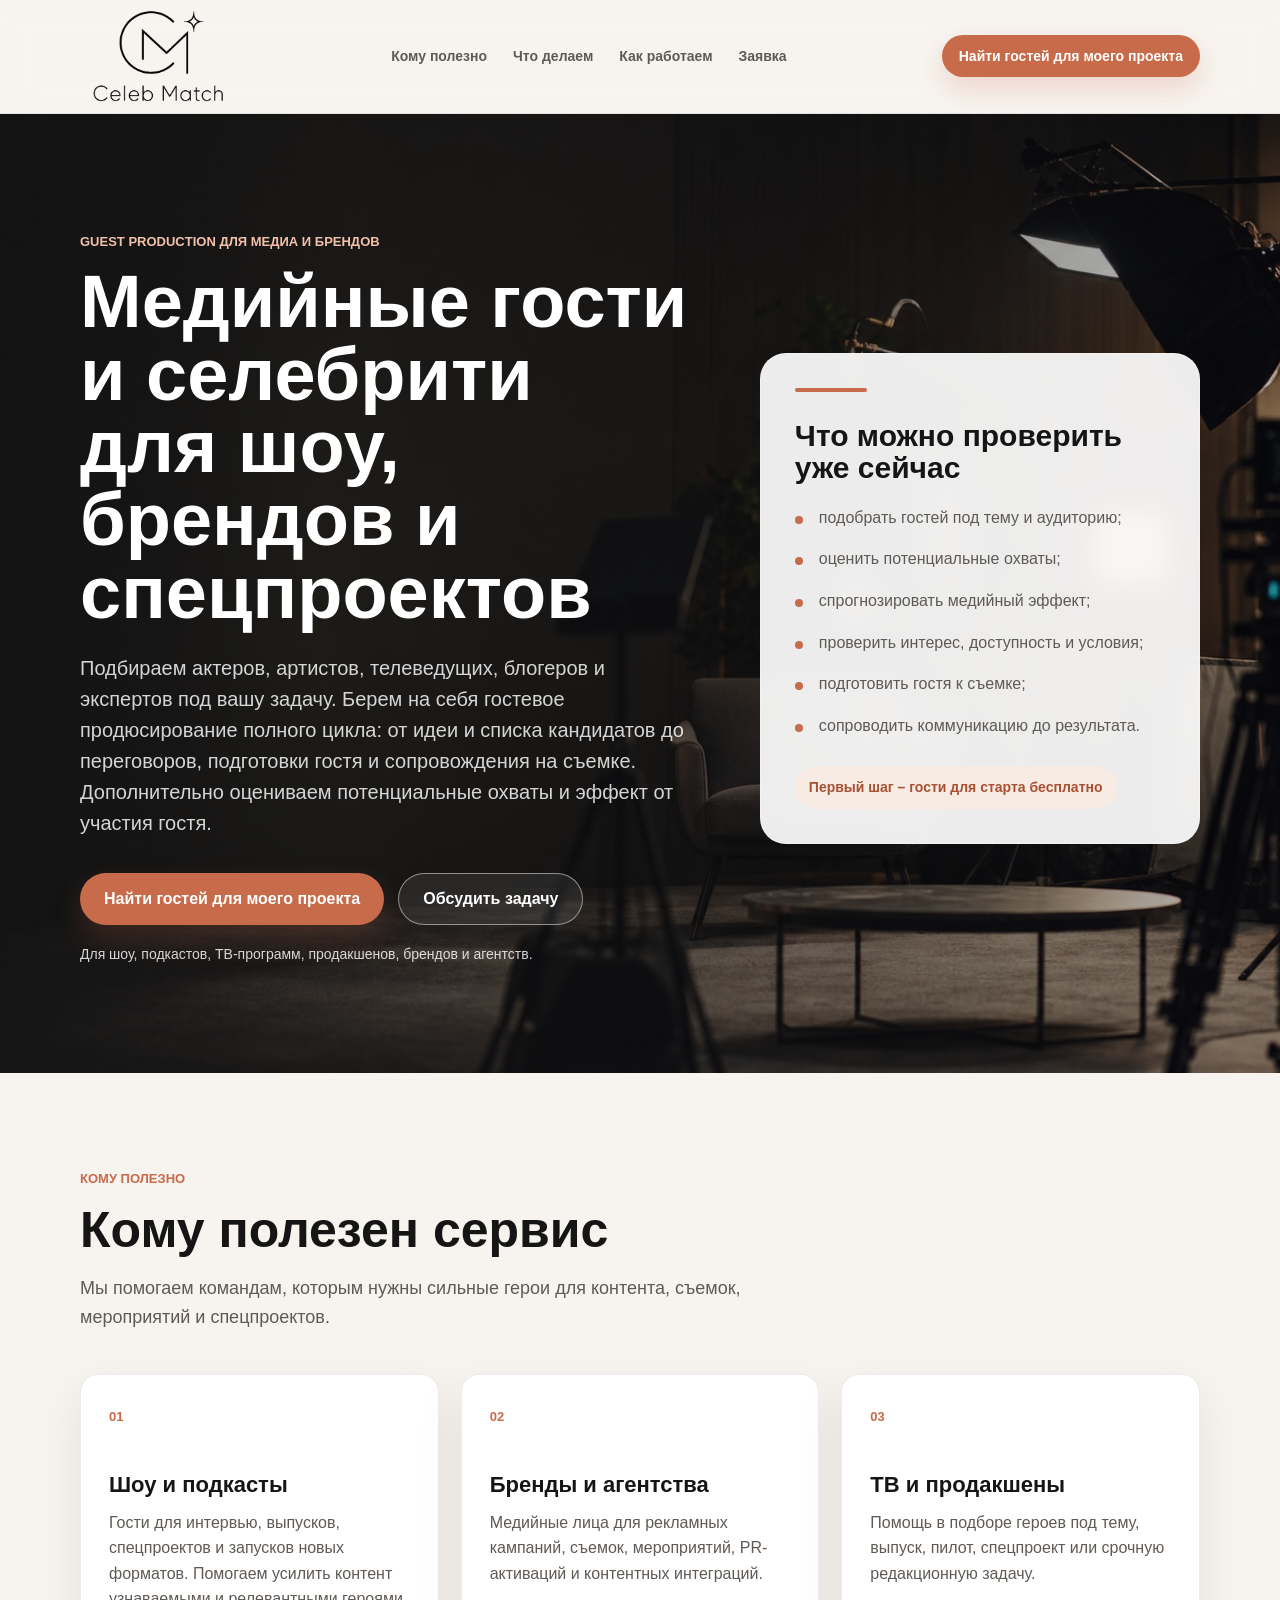
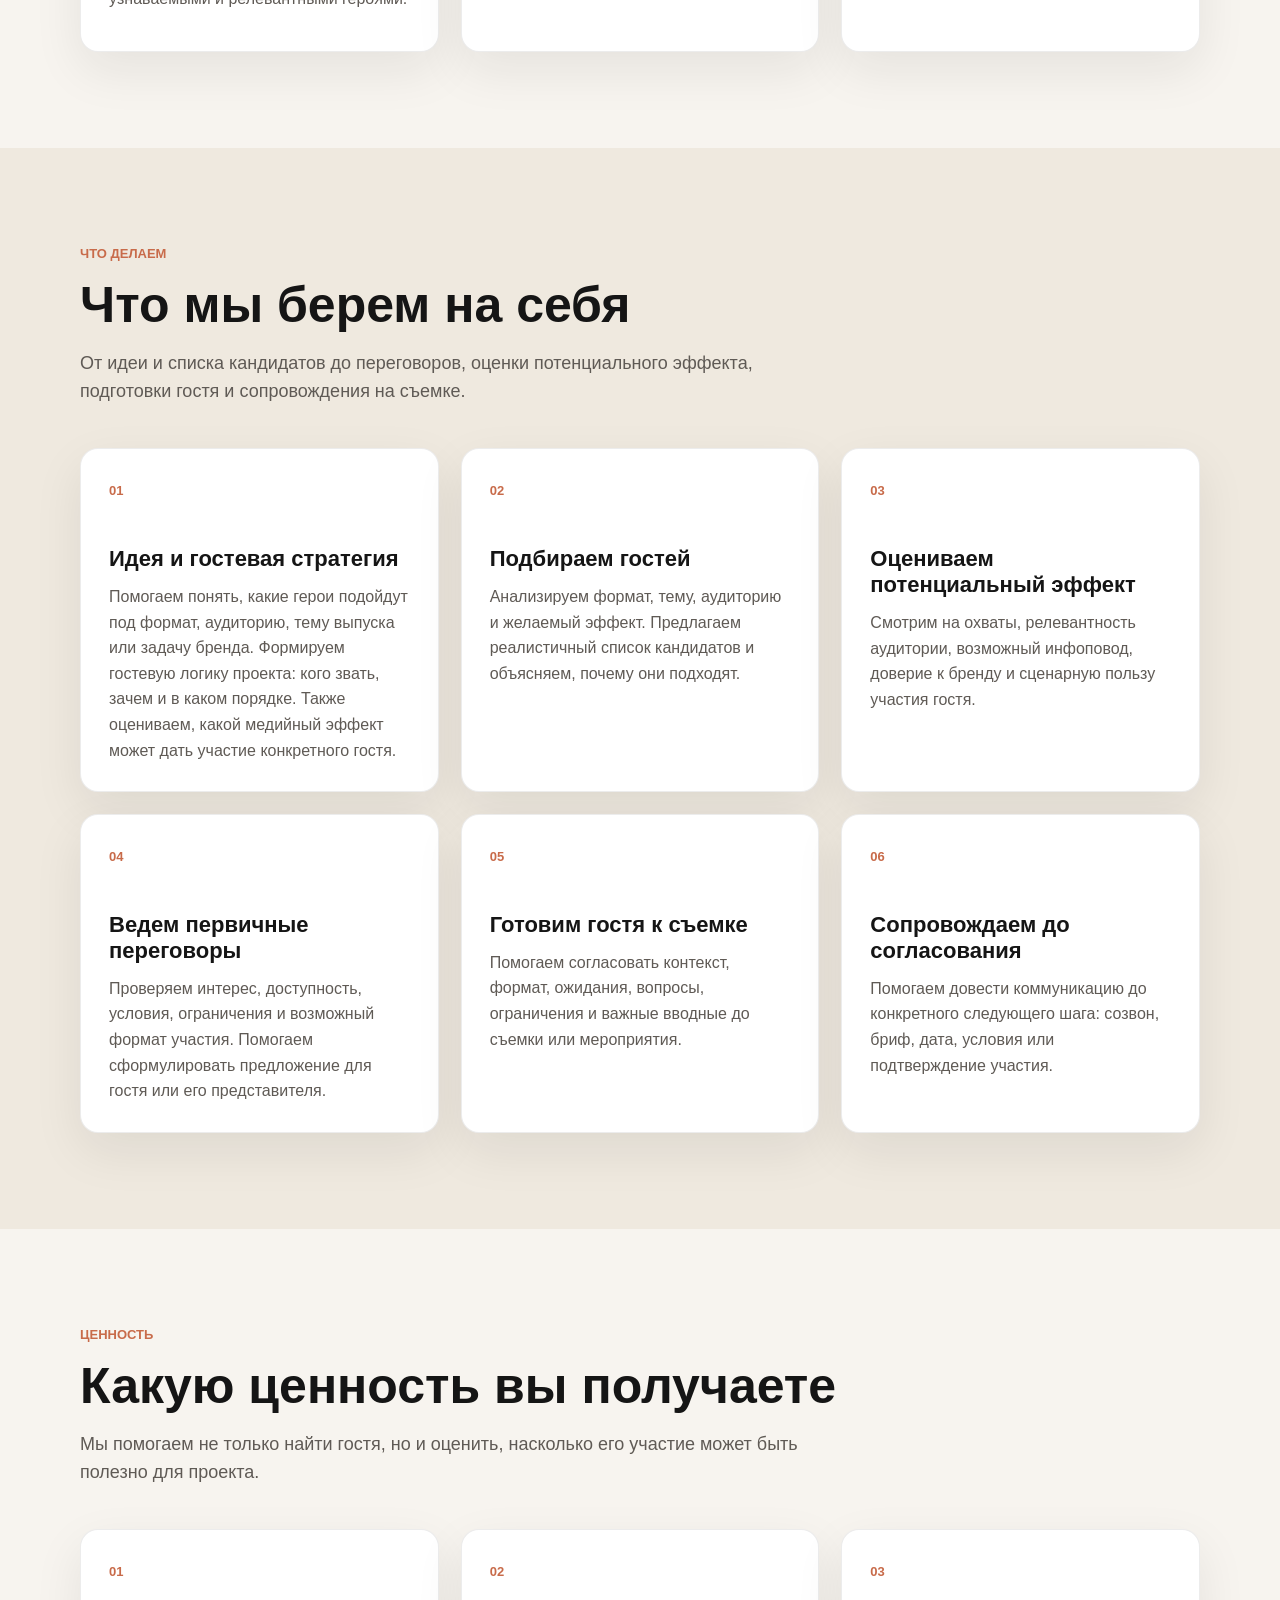
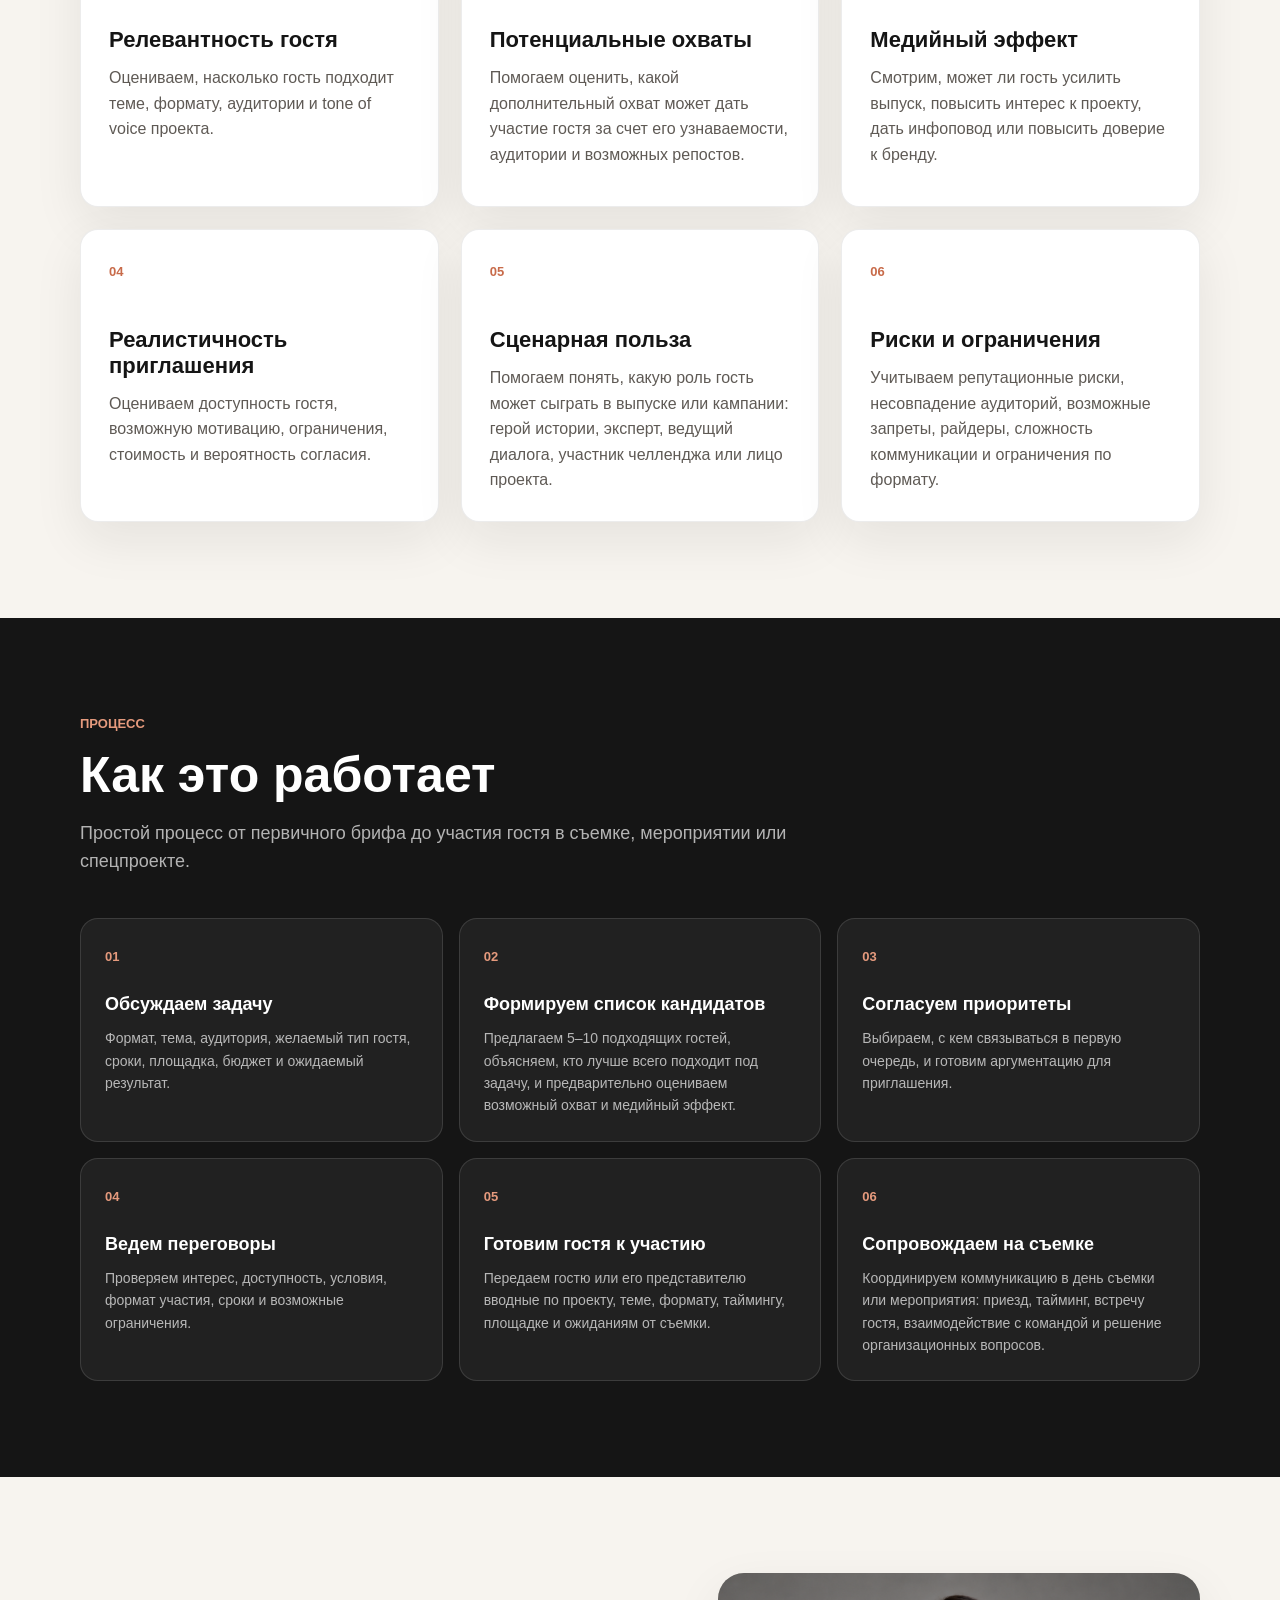
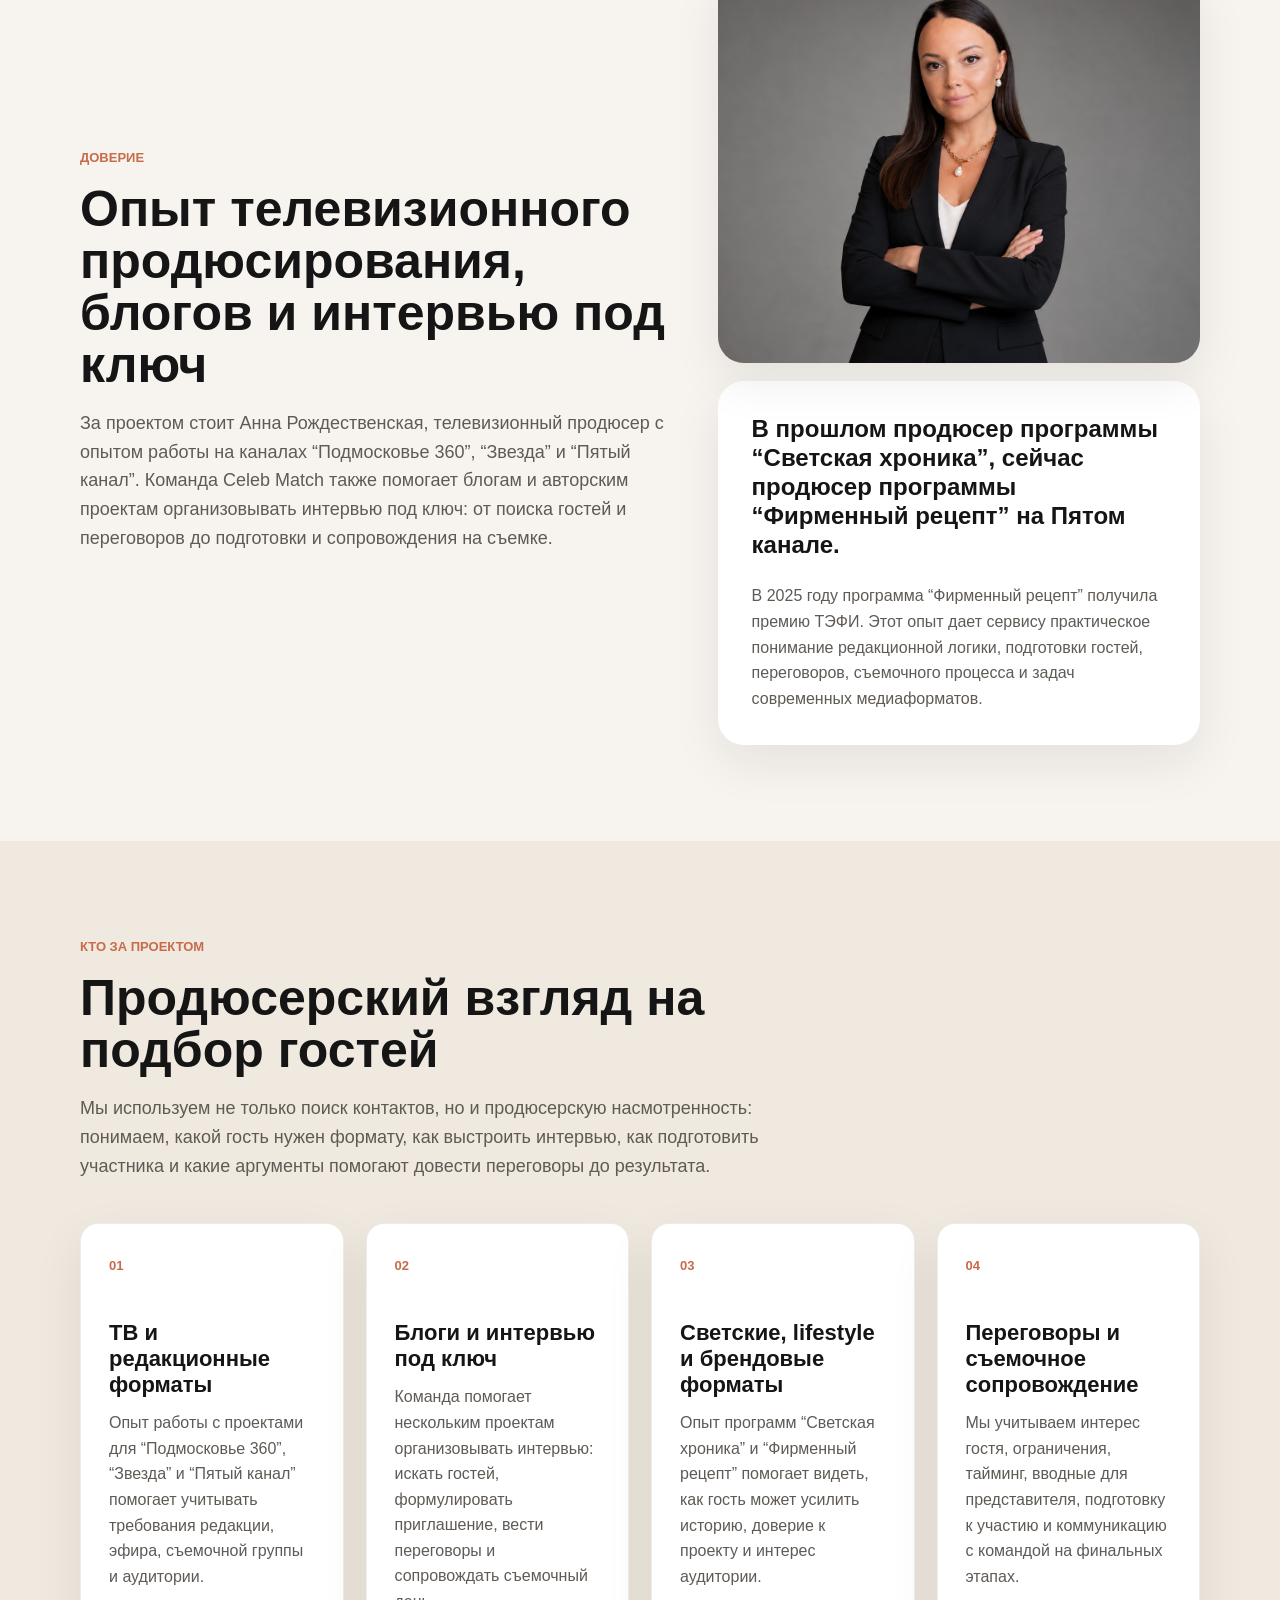
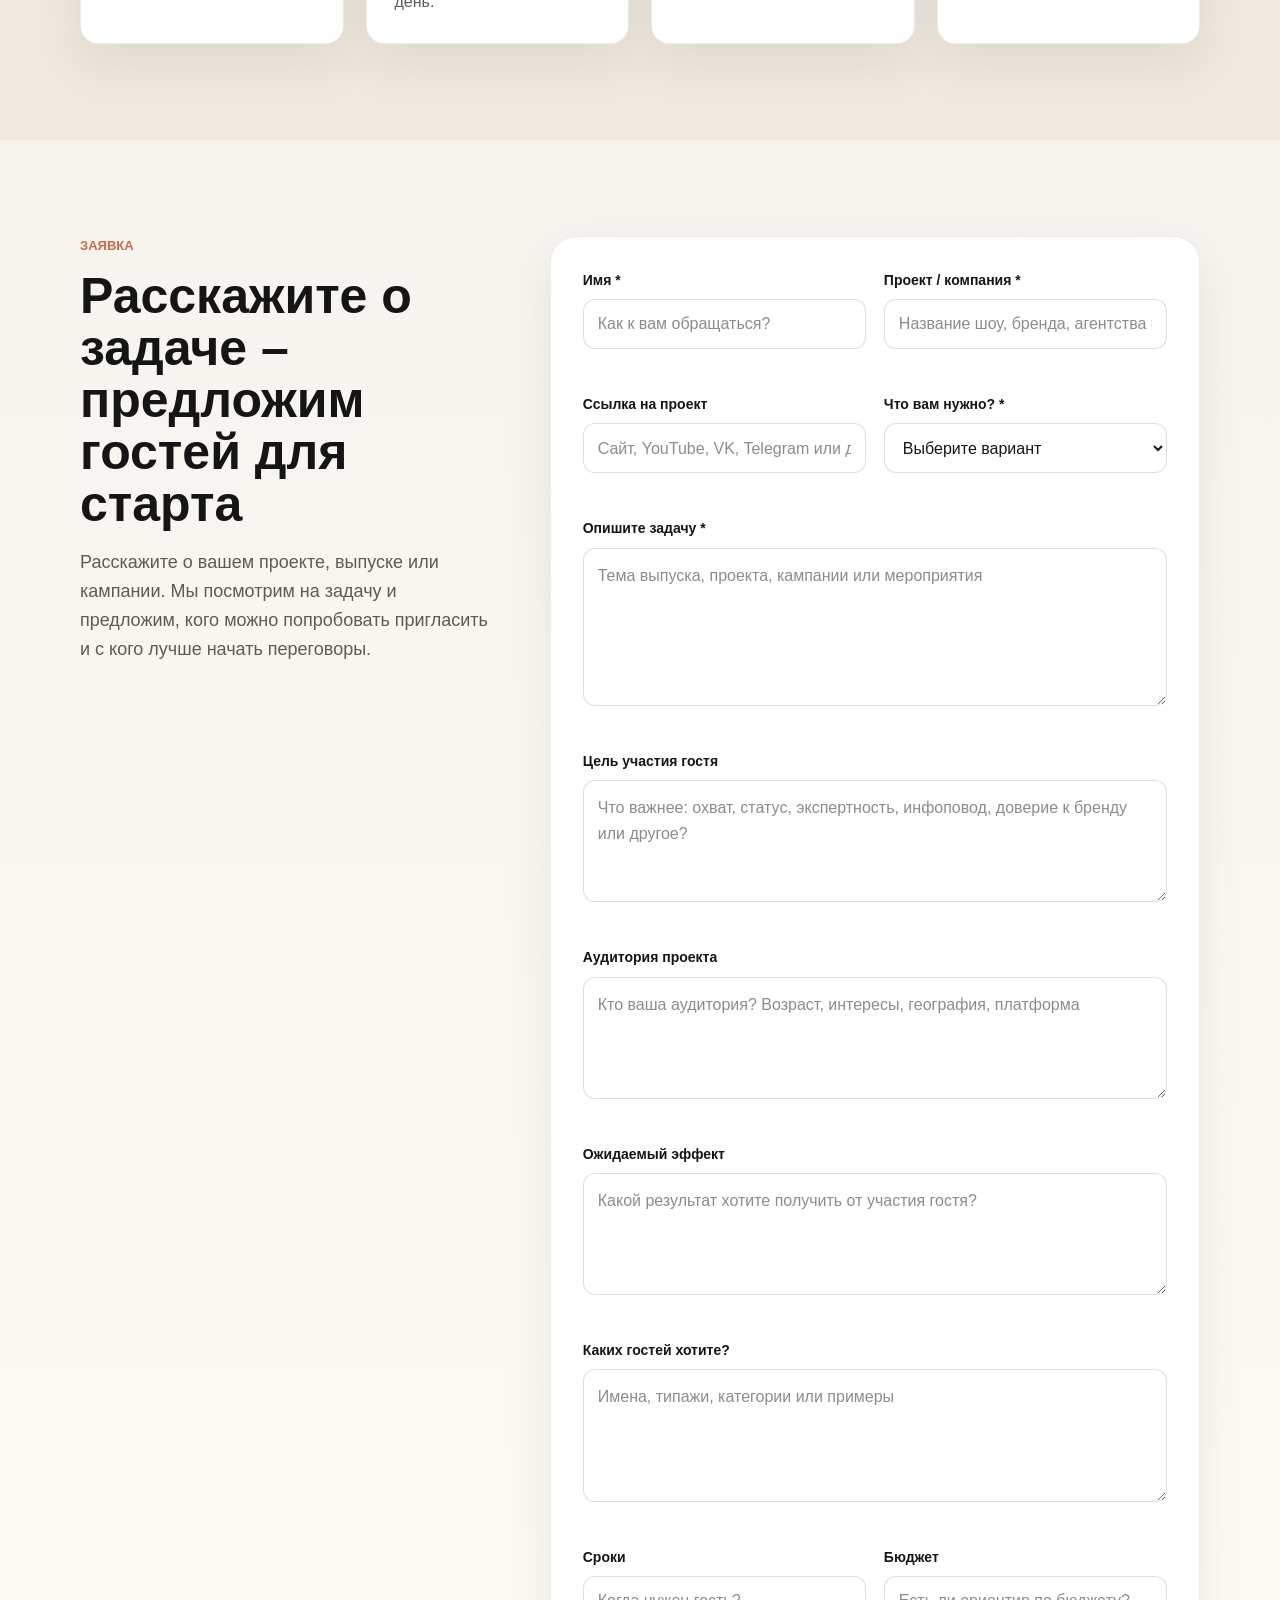
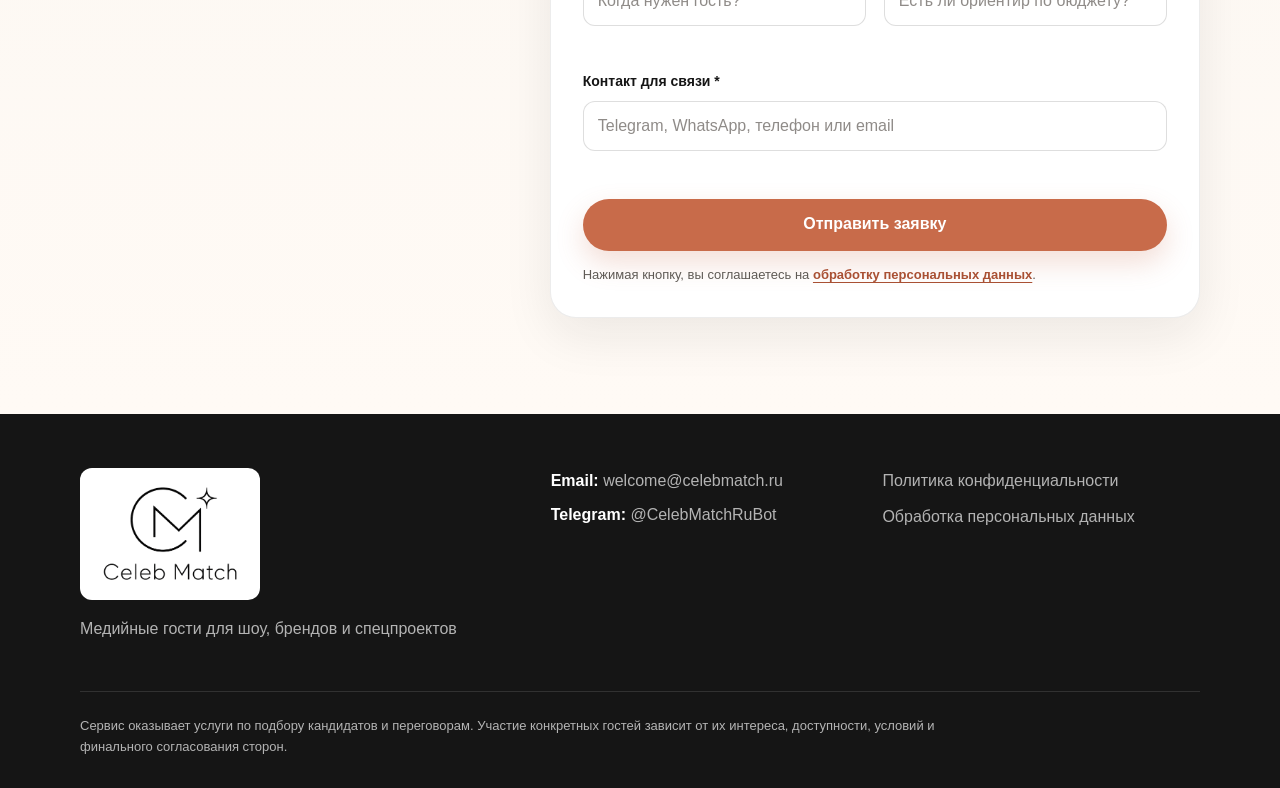
==== commit 4236f08a: "Add footer contacts" ====
--- a/index.html
+++ b/index.html
@@ -526,6 +526,10 @@
           </a>
           <p>Медийные гости для шоу, брендов и спецпроектов</p>
         </div>
+        <div class="footer-contacts">
+          <p><strong>Email:</strong> <a href="mailto:welcome@celebmatch.ru">welcome@celebmatch.ru</a></p>
+          <p><strong>Telegram:</strong> <a href="https://t.me/CelebMatchRuBot">@CelebMatchRuBot</a></p>
+        </div>
         <div class="footer-links">
           <a href="privacy.html">Политика конфиденциальности</a>
           <a href="personal-data.html">Обработка персональных данных</a>
--- a/styles.css
+++ b/styles.css
@@ -715,7 +715,7 @@
 
 .footer-grid {
   display: grid;
-  grid-template-columns: 1.2fr 0.8fr;
+  grid-template-columns: 1.1fr 0.75fr 0.8fr;
   gap: 34px;
 }
 
@@ -734,6 +734,10 @@
 
 .site-footer strong {
   color: #fff;
+}
+
+.footer-contacts p {
+  margin-bottom: 8px;
 }
 
 .footer-links {
